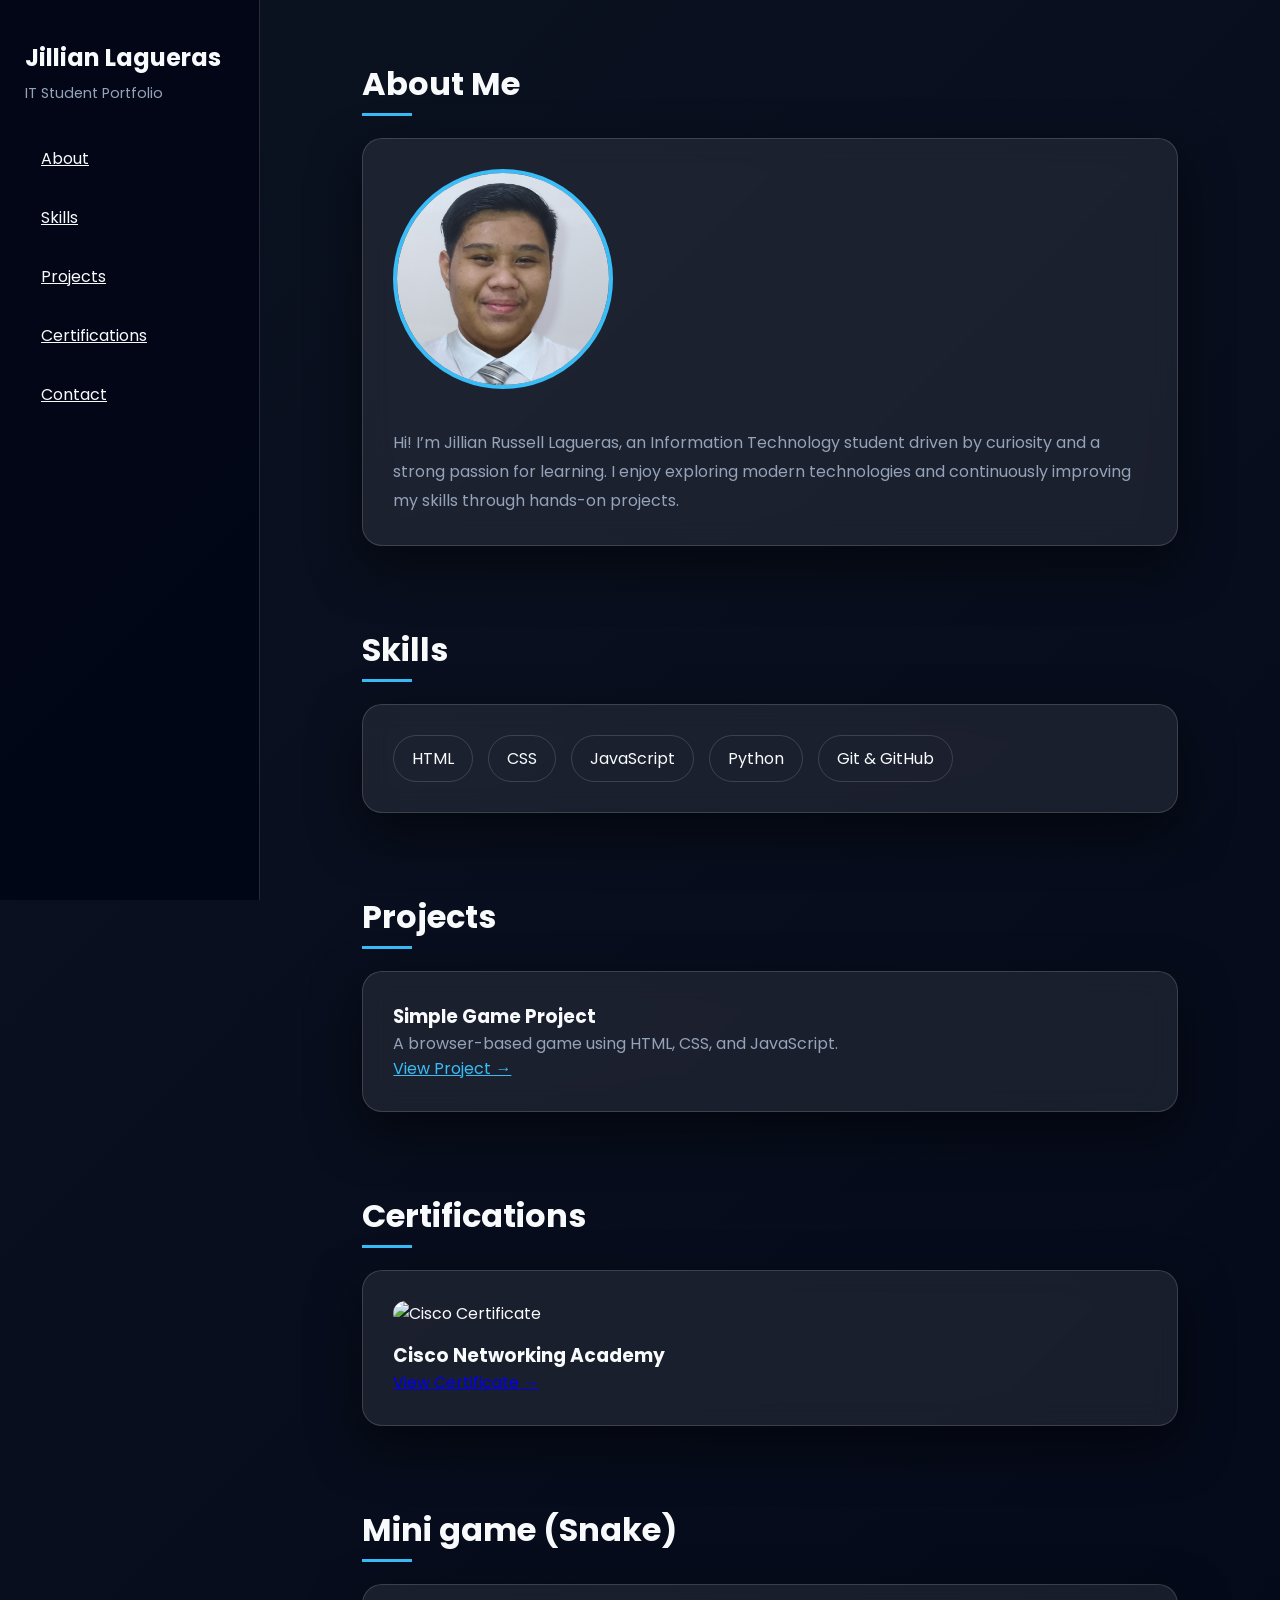
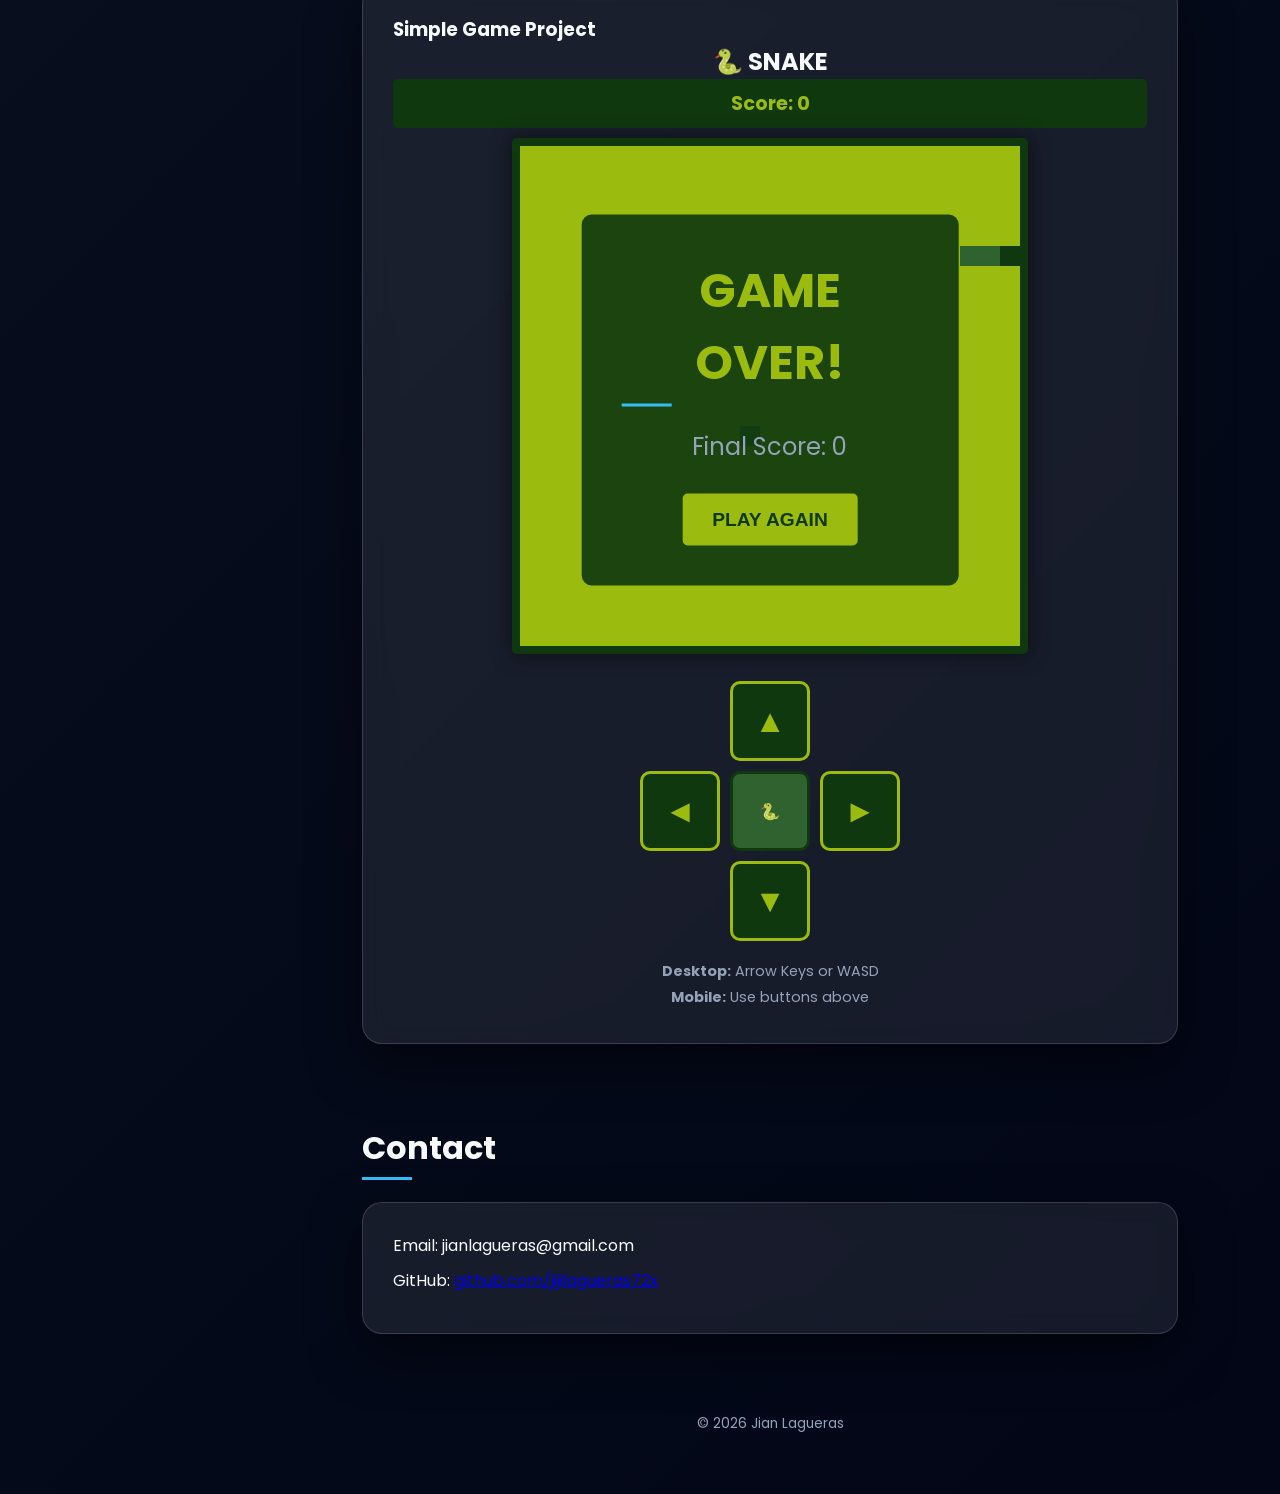
==== index.html @ 91fb9e4e "OI!!!" ====
<!DOCTYPE html>
<html lang="en">
<head>
<meta charset="UTF-8">
<title>Jillian Russell M. Lagueras | IT Portfolio</title>
<meta name="viewport" content="width=device-width, initial-scale=1.0">

<!-- Font -->
<link href="https://fonts.googleapis.com/css2?family=Poppins:wght@300;400;600;700&display=swap" rel="stylesheet">

<style>
:root{
    --bg-main:#0b1220;
    --bg-glass:rgba(255,255,255,0.08);
    --accent:#38bdf8;
    --accent-hover:#7dd3fc;
    --text-main:#f8fafc;
    --text-muted:#94a3b8;
    --border-soft:rgba(255,255,255,0.15);
}

*{
    margin:0;
    padding:0;
    box-sizing:border-box;
    scroll-behavior:smooth;
}

body{
    font-family:'Poppins',sans-serif;
    background:linear-gradient(135deg,#0b1220,#020617);
    color:var(--text-main);
    display:flex;
}

/* SIDEBAR */
aside{
    width:260px;
    min-height:100vh;
    background:rgba(2,6,23,0.9);
    border-right:1px solid var(--border-soft);
    padding:40px 25px;
    position:fixed;
}

aside h1{
    font-size:1.5rem;
    margin-bottom:8px;
}

aside p{
    font-size:0.9rem;
    color:var(--text-muted);
    margin-bottom:30px;
}

aside nav a{
    display:block;
    padding:12px 16px;
    margin-bottom:10px;
    border-radius:10px;
    color:var(--text-main);
    transition:0.3s;
}

aside nav a:hover{
    background:var(--accent);
    color:#020617;
}

/* MAIN CONTENT */
main{
    margin-left:260px;
    width:100%;
    padding:60px 8%;
}

section{
    margin-bottom:80px;
}

section h2{
    font-size:2rem;
    margin-bottom:30px;
    position:relative;
}

section h2::after{
    content:"";
    width:50px;
    height:3px;
    background:var(--accent);
    position:absolute;
    left:0;
    bottom:-8px;
}

/* GLASS CARD */
.card{
    background:var(--bg-glass);
    backdrop-filter:blur(14px);
    border:1px solid var(--border-soft);
    border-radius:20px;
    padding:30px;
    box-shadow:0 20px 50px rgba(0,0,0,0.5);
}

/* ABOUT */
.about{
    display:flex;
    gap:40px;
    align-items:center;
    flex-wrap:wrap;
}

.about img{
    width:220px;
    height:220px;
    border-radius:50%;
    object-fit:cover;
    border:4px solid var(--accent);
}

.about p{
    color:var(--text-muted);
    line-height:1.8;
}

/* SKILLS */
.skills{
    display:flex;
    flex-wrap:wrap;
    gap:15px;
}

.skills span{
    padding:10px 18px;
    border-radius:25px;
    border:1px solid var(--border-soft);
    transition:0.3s;
}

.skills span:hover{
    background:var(--accent);
    color:#020617;
}

/* PROJECTS */
.projects{
    display:grid;
    grid-template-columns:repeat(auto-fit,minmax(280px,1fr));
    gap:30px;
}

.project-card p{
    color:var(--text-muted);
}

.project-card a{
    color:var(--accent);
}

/* CERTS */
.certs{
    display:grid;
    grid-template-columns:repeat(auto-fit,minmax(260px,1fr));
    gap:30px;
}

.certs img{
    width:100%;
    border-radius:14px;
    margin-bottom:15px;
}

/* CONTACT */
.contact p{
    margin-bottom:10px;
}

/* FOOTER */
footer{
    text-align:center;
    color:var(--text-muted);
    font-size:0.85rem;
    margin-top:40px;
}

/* RESPONSIVE */
@media(max-width:900px){
    aside{
        position:relative;
        width:100%;
        min-height:auto;
    }
    main{
        margin-left:0;
        padding:40px 6%;
    }
}
.cert-icon {
    width: 60px;
    height: 60px;
    object-fit: contain;
    margin-bottom: 10px;
}

        .game-container {
            text-align: center;
            max-width: 100%;
        }


        .score-board {
            background-color: #0f380f;
            color: #9bbc0f;
            padding: 10px 20px;
            margin-bottom: 10px;
            border-radius: 5px;
            font-size: 1.2em;
            font-weight: bold;
        }

        canvas {
            background-color: #9bbc0f;
            border: 8px solid #0f380f;
            border-radius: 5px;
            box-shadow: 0 0 20px rgba(0, 0, 0, 0.5);
            max-width: 100%;
            height: auto;
        }

        .mobile-controls {
            margin-top: 20px;
            display: grid;
            grid-template-columns: repeat(3, 80px);
            grid-template-rows: repeat(3, 80px);
            gap: 10px;
            justify-content: center;
        }

        .control-btn {
            background-color: #0f380f;
            color: #9bbc0f;
            border: 3px solid #9bbc0f;
            border-radius: 10px;
            font-size: 2em;
            font-weight: bold;
            cursor: pointer;
            transition: all 0.1s;
            user-select: none;
            -webkit-tap-highlight-color: transparent;
            display: flex;
            align-items: center;
            justify-content: center;
        }

        .control-btn:active {
            background-color: #9bbc0f;
            color: #0f380f;
            transform: scale(0.95);
        }

        .control-btn.up {
            grid-column: 2;
            grid-row: 1;
        }

        .control-btn.left {
            grid-column: 1;
            grid-row: 2;
        }

        .control-btn.center {
            grid-column: 2;
            grid-row: 2;
            background-color: #306230;
            border-color: #0f380f;
            font-size: 1em;
            cursor: default;
        }

        .control-btn.right {
            grid-column: 3;
            grid-row: 2;
        }

        .control-btn.down {
            grid-column: 2;
            grid-row: 3;
        }

        .keyboard-controls {
            margin-top: 20px;
            color: #9bbc0f;
            font-size: 0.9em;
        }

        .keyboard-controls p {
            margin: 5px 0;
        }

        #gameOverScreen {
            position: absolute;
            display: none;
            flex-direction: column;
            justify-content: center;
            align-items: center;
            background-color: rgba(15, 56, 15, 0.9);
            color: #9bbc0f;
            border-radius: 10px;
            padding: 40px;
            top: 50%;
            left: 50%;
            transform: translate(-50%, -50%);
            z-index: 10;
        }

        #gameOverScreen.show {
            display: flex;
        }

        #gameOverScreen h2 {
            font-size: 3em;
            margin-bottom: 20px;
        }

        #gameOverScreen p {
            font-size: 1.5em;
            margin: 10px 0;
        }

        .restart-btn {
            background-color: #9bbc0f;
            color: #0f380f;
            border: none;
            padding: 15px 30px;
            font-size: 1.2em;
            font-weight: bold;
            border-radius: 5px;
            cursor: pointer;
            margin-top: 20px;
            transition: transform 0.2s;
        }

        .restart-btn:hover {
            transform: scale(1.1);
        }

        .restart-btn:active {
            transform: scale(0.95);
        }

        @media (max-width: 600px) {
            h1 {
                font-size: 2em;
            }

            canvas {
                width: 100%;
                height: auto;
            }

            .mobile-controls {
                grid-template-columns: repeat(3, 70px);
                grid-template-rows: repeat(3, 70px);
            }

            .control-btn {
                font-size: 1.5em;
            }

            .keyboard-controls {
                font-size: 0.8em;
            }

            #gameOverScreen {
                padding: 30px;
            }

            #gameOverScreen h2 {
                font-size: 2em;
            }

            #gameOverScreen p {
                font-size: 1.2em;
            }
        }
</style>
</head>
<body>

<aside>
    <h1>Jillian Lagueras</h1>
    <p>IT Student Portfolio</p>
    <nav>
        <a href="#about">About</a>
        <a href="#skills">Skills</a>
        <a href="#projects">Projects</a>
        <a href="#certs">Certifications</a>
        <a href="#contact">Contact</a>
    </nav>
</aside>

<main>

<section id="about">
    <h2>About Me</h2>
    <div class="card about">
        <img src="resource/LaguerasJillianRussellM.jpg" alt="Profile">
        <p>
            Hi! I’m Jillian Russell Lagueras, an Information Technology student driven by curiosity and a strong passion for learning. 
            I enjoy exploring modern technologies and continuously improving my skills through hands-on projects.
        </p>
    </div>
</section>

<section id="skills">
    <h2>Skills</h2>
    <div class="card skills">
        <span>HTML</span>
        <span>CSS</span>
        <span>JavaScript</span>
        <span>Python</span>
        <span>Git & GitHub</span>
    </div>
</section>

<section id="projects">
    <h2>Projects</h2>
    <div class="projects">
        <div class="card project-card">
            <h3>Simple Game Project</h3>
            <p>
                A browser-based game using HTML, CSS, and JavaScript.
            </p>
            <a href="resource/game.html" target="_blank">View Project →</a>
        </div>
    </div>
</section>

<section id="certs">
    <h2>Certifications</h2>
    <div class="certs">
        <div class="card">
        <img class="cert-icon"
            src="https://raw.githubusercontent.com/aronserrano/AronSerrano/refs/heads/main/images/netacad.jpg"
            alt="Cisco Certificate">
            <h3>Cisco Networking Academy</h3>
            <a href="https://www.credly.com/badges/a175285f-4db8-4a58-8ab0-c2ab9282869e/public_url" target="_blank">
                View Certificate →
            </a>
        </div>
    </div>
</section>

<section id="projects">
    <h2>Mini game (Snake)</h2>
    <div class="projects">
        <div class="card project-card">
            <h3>Simple Game Project</h3>
    <div class="game-container">
        <h1>🐍 SNAKE</h1>
        <div class="score-board">
            Score: <span id="score">0</span>
        </div>
        <div style="position: relative;">
            <canvas id="gameCanvas" width="500" height="500"></canvas>
            <div id="gameOverScreen">
                <h2>GAME OVER!</h2>
                <p>Final Score: <span id="finalScore">0</span></p>
                <button class="restart-btn" onclick="restartGame()">PLAY AGAIN</button>
            </div>
        </div>
        
        <!-- Mobile Control Buttons -->
        <div class="mobile-controls">
            <button class="control-btn up" id="btnUp">▲</button>
            <button class="control-btn left" id="btnLeft">◄</button>
            <div class="control-btn center">🐍</div>
            <button class="control-btn right" id="btnRight">►</button>
            <button class="control-btn down" id="btnDown">▼</button>
        </div>

        <div class="keyboard-controls">
            <p><strong>Desktop:</strong> Arrow Keys or WASD</p>
            <p><strong>Mobile:</strong> Use buttons above</p>
        </div>
    </div>

    <script>
        const canvas = document.getElementById('gameCanvas');
        const ctx = canvas.getContext('2d');
        const scoreElement = document.getElementById('score');
        const finalScoreElement = document.getElementById('finalScore');
        const gameOverScreen = document.getElementById('gameOverScreen');

        const TILE_SIZE = 20;
        const GRID_WIDTH = 25;
        const GRID_HEIGHT = 25;
        const GAME_SPEED = 100;

        let snake = [];
        let food = {};
        let direction = 'RIGHT';
        let nextDirection = 'RIGHT';
        let running = false;
        let gameOver = false;
        let score = 0;
        let gameLoop = null;

        function init() {
            canvas.width = GRID_WIDTH * TILE_SIZE;
            canvas.height = GRID_HEIGHT * TILE_SIZE;
            setupMobileControls();
            startGame();
        }

        function setupMobileControls() {
            const btnUp = document.getElementById('btnUp');
            const btnDown = document.getElementById('btnDown');
            const btnLeft = document.getElementById('btnLeft');
            const btnRight = document.getElementById('btnRight');

            // Prevent default touch behavior
            [btnUp, btnDown, btnLeft, btnRight].forEach(btn => {
                btn.addEventListener('touchstart', (e) => e.preventDefault());
            });

            btnUp.addEventListener('click', () => {
                if (running && direction !== 'DOWN') nextDirection = 'UP';
            });

            btnDown.addEventListener('click', () => {
                if (running && direction !== 'UP') nextDirection = 'DOWN';
            });

            btnLeft.addEventListener('click', () => {
                if (running && direction !== 'RIGHT') nextDirection = 'LEFT';
            });

            btnRight.addEventListener('click', () => {
                if (running && direction !== 'LEFT') nextDirection = 'RIGHT';
            });

            // Touch support for better mobile experience
            btnUp.addEventListener('touchstart', (e) => {
                if (running && direction !== 'DOWN') nextDirection = 'UP';
            });

            btnDown.addEventListener('touchstart', (e) => {
                if (running && direction !== 'UP') nextDirection = 'DOWN';
            });

            btnLeft.addEventListener('touchstart', (e) => {
                if (running && direction !== 'RIGHT') nextDirection = 'LEFT';
            });

            btnRight.addEventListener('touchstart', (e) => {
                if (running && direction !== 'LEFT') nextDirection = 'RIGHT';
            });
        }

        function startGame() {
            snake = [
                { x: 5, y: 5 },
                { x: 4, y: 5 },
                { x: 3, y: 5 }
            ];
            
            direction = 'RIGHT';
            nextDirection = 'RIGHT';
            score = 0;
            gameOver = false;
            running = true;
            
            updateScore();
            gameOverScreen.classList.remove('show');
            spawnFood();
            
            if (gameLoop) clearInterval(gameLoop);
            gameLoop = setInterval(update, GAME_SPEED);
        }

        function spawnFood() {
            let validPosition = false;
            while (!validPosition) {
                food = {
                    x: Math.floor(Math.random() * GRID_WIDTH),
                    y: Math.floor(Math.random() * GRID_HEIGHT)
                };
                validPosition = !snake.some(segment => 
                    segment.x === food.x && segment.y === food.y
                );
            }
        }

        function update() {
            if (!running) return;

            direction = nextDirection;
            const head = { ...snake[0] };

            switch (direction) {
                case 'UP': head.y--; break;
                case 'DOWN': head.y++; break;
                case 'LEFT': head.x--; break;
                case 'RIGHT': head.x++; break;
            }

            // Check wall collision
            if (head.x < 0 || head.x >= GRID_WIDTH || 
                head.y < 0 || head.y >= GRID_HEIGHT) {
                endGame();
                return;
            }

            // Check self collision
            if (snake.some(segment => segment.x === head.x && segment.y === head.y)) {
                endGame();
                return;
            }

            snake.unshift(head);

            // Check if food is eaten
            if (head.x === food.x && head.y === food.y) {
                score += 10;
                updateScore();
                spawnFood();
            } else {
                snake.pop();
            }

            draw();
        }

        function draw() {
            // Clear canvas
            ctx.fillStyle = '#9bbc0f';
            ctx.fillRect(0, 0, canvas.width, canvas.height);

            // Draw food
            ctx.fillStyle = '#306230';
            ctx.fillRect(
                food.x * TILE_SIZE,
                food.y * TILE_SIZE,
                TILE_SIZE,
                TILE_SIZE
            );

            // Draw snake
            snake.forEach((segment, index) => {
                ctx.fillStyle = index === 0 ? '#0f380f' : '#306230';
                ctx.fillRect(
                    segment.x * TILE_SIZE,
                    segment.y * TILE_SIZE,
                    TILE_SIZE,
                    TILE_SIZE
                );
            });
        }

        function endGame() {
            running = false;
            gameOver = true;
            clearInterval(gameLoop);
            finalScoreElement.textContent = score;
            gameOverScreen.classList.add('show');
        }

        function updateScore() {
            scoreElement.textContent = score;
        }

        function restartGame() {
            startGame();
        }

        // Keyboard controls
        document.addEventListener('keydown', (e) => {
            if (gameOver && e.code === 'Space') {
                restartGame();
                return;
            }

            if (!running) return;

            switch (e.key) {
                case 'ArrowUp':
                case 'w':
                case 'W':
                    if (direction !== 'DOWN') nextDirection = 'UP';
                    e.preventDefault();
                    break;
                case 'ArrowDown':
                case 's':
                case 'S':
                    if (direction !== 'UP') nextDirection = 'DOWN';
                    e.preventDefault();
                    break;
                case 'ArrowLeft':
                case 'a':
                case 'A':
                    if (direction !== 'RIGHT') nextDirection = 'LEFT';
                    e.preventDefault();
                    break;
                case 'ArrowRight':
                case 'd':
                case 'D':
                    if (direction !== 'LEFT') nextDirection = 'RIGHT';
                    e.preventDefault();
                    break;
            }
        });

        // Start the game when page loads
        init();
    </script>
        </div>
    </div>
</section>

<section id="contact">
    <h2>Contact</h2>
    <div class="card contact">
        <p>Email: jianlagueras@gmail.com</p>
        <p>GitHub: <a href="https://github.com/jijilagueras72x" target="_blank">github.com/jijilagueras72x</a></p>
    </div>
</section>

<footer>
    © 2026 Jian Lagueras
</footer>

</main>
</body>
</html>
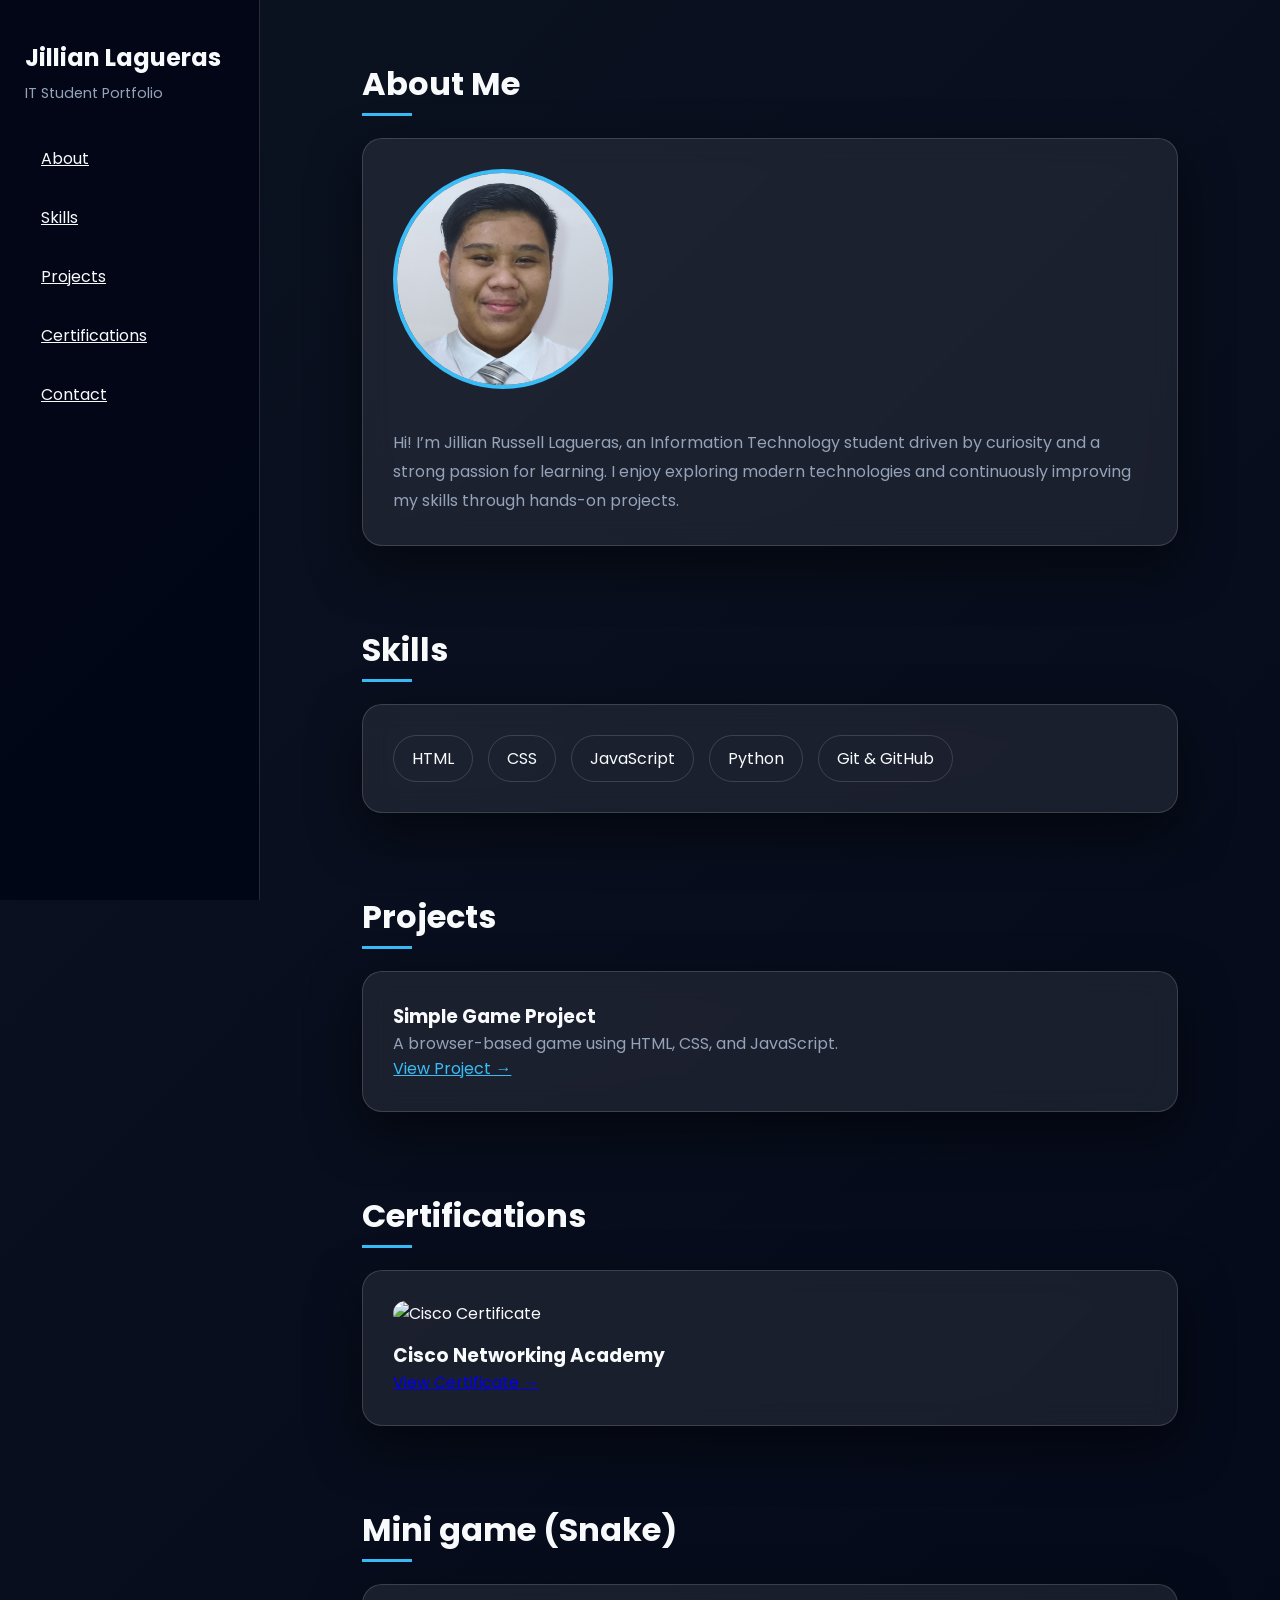
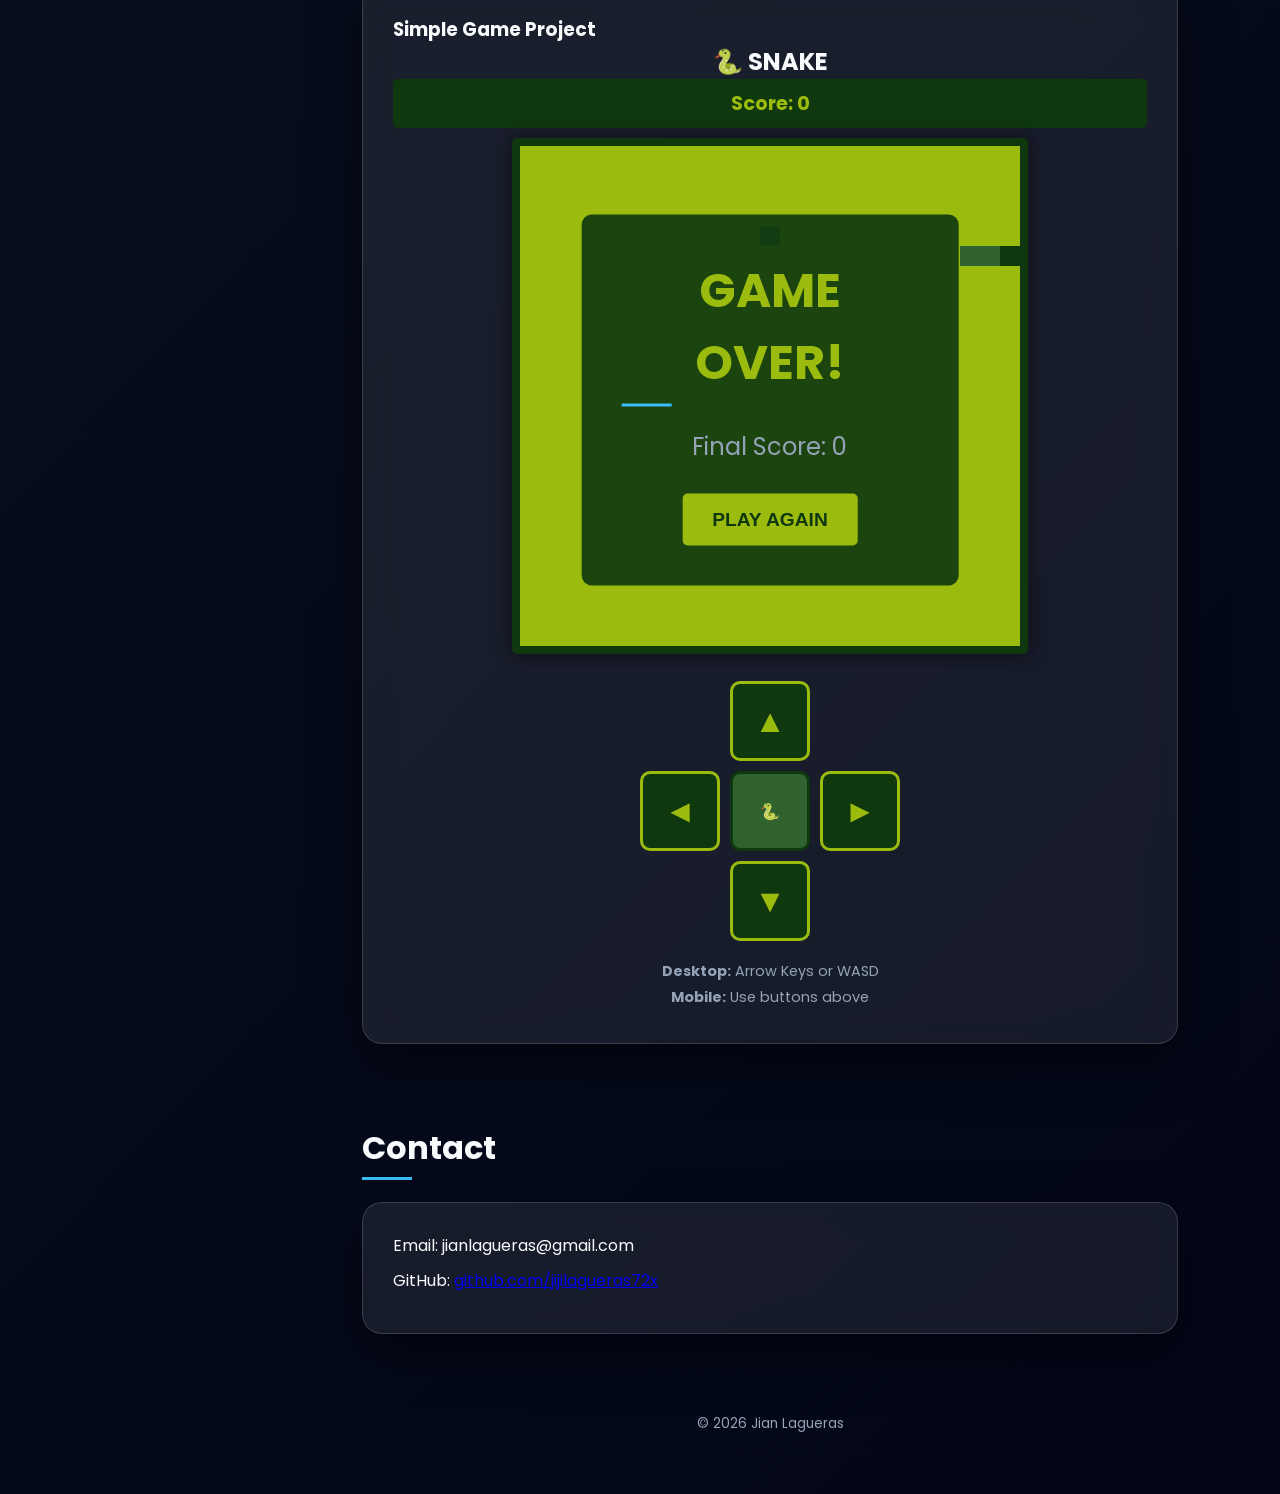
==== commit 5d7c505a: "Uploaded!" ====
--- a/index.html
+++ b/index.html
@@ -202,7 +202,7 @@
     width: 60px;
     height: 60px;
     object-fit: contain;
-    margin-bottom: 10px;
+    margin-bottom: 10px; 
 }
 
         .game-container {
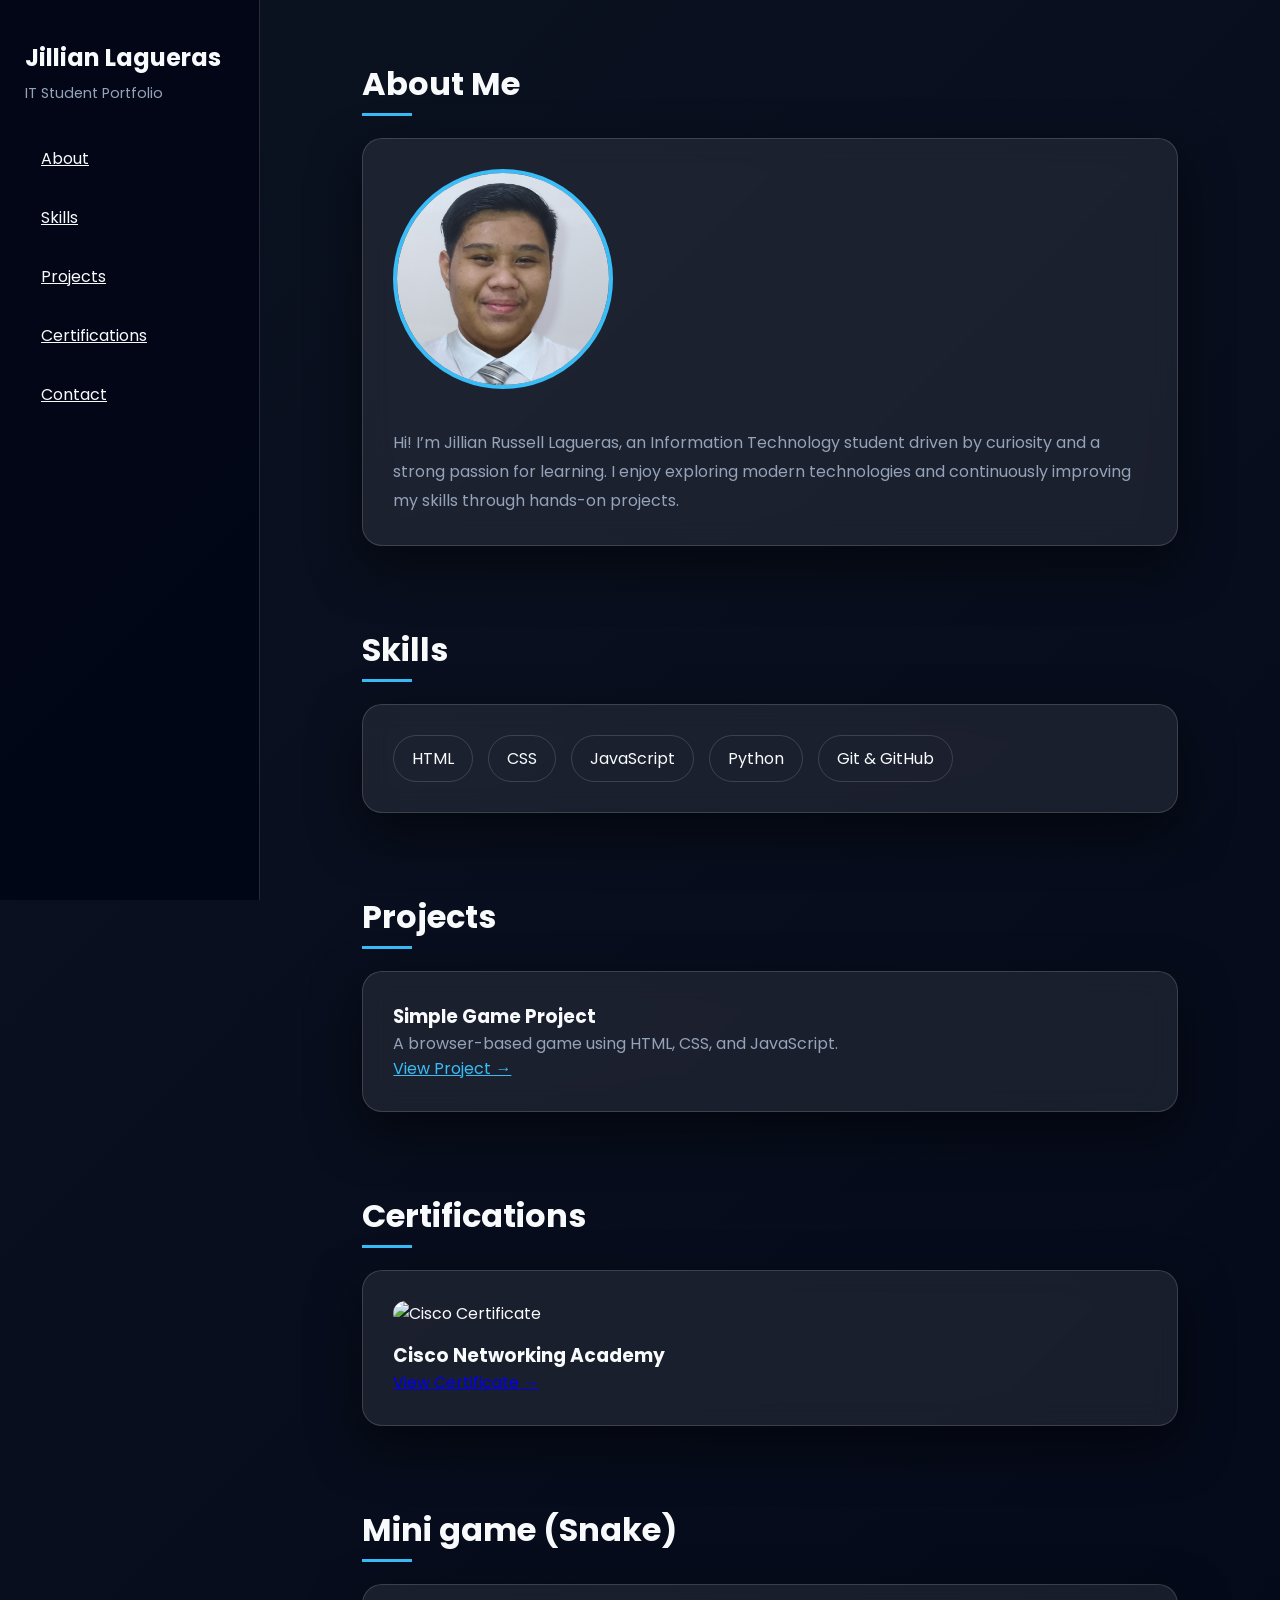
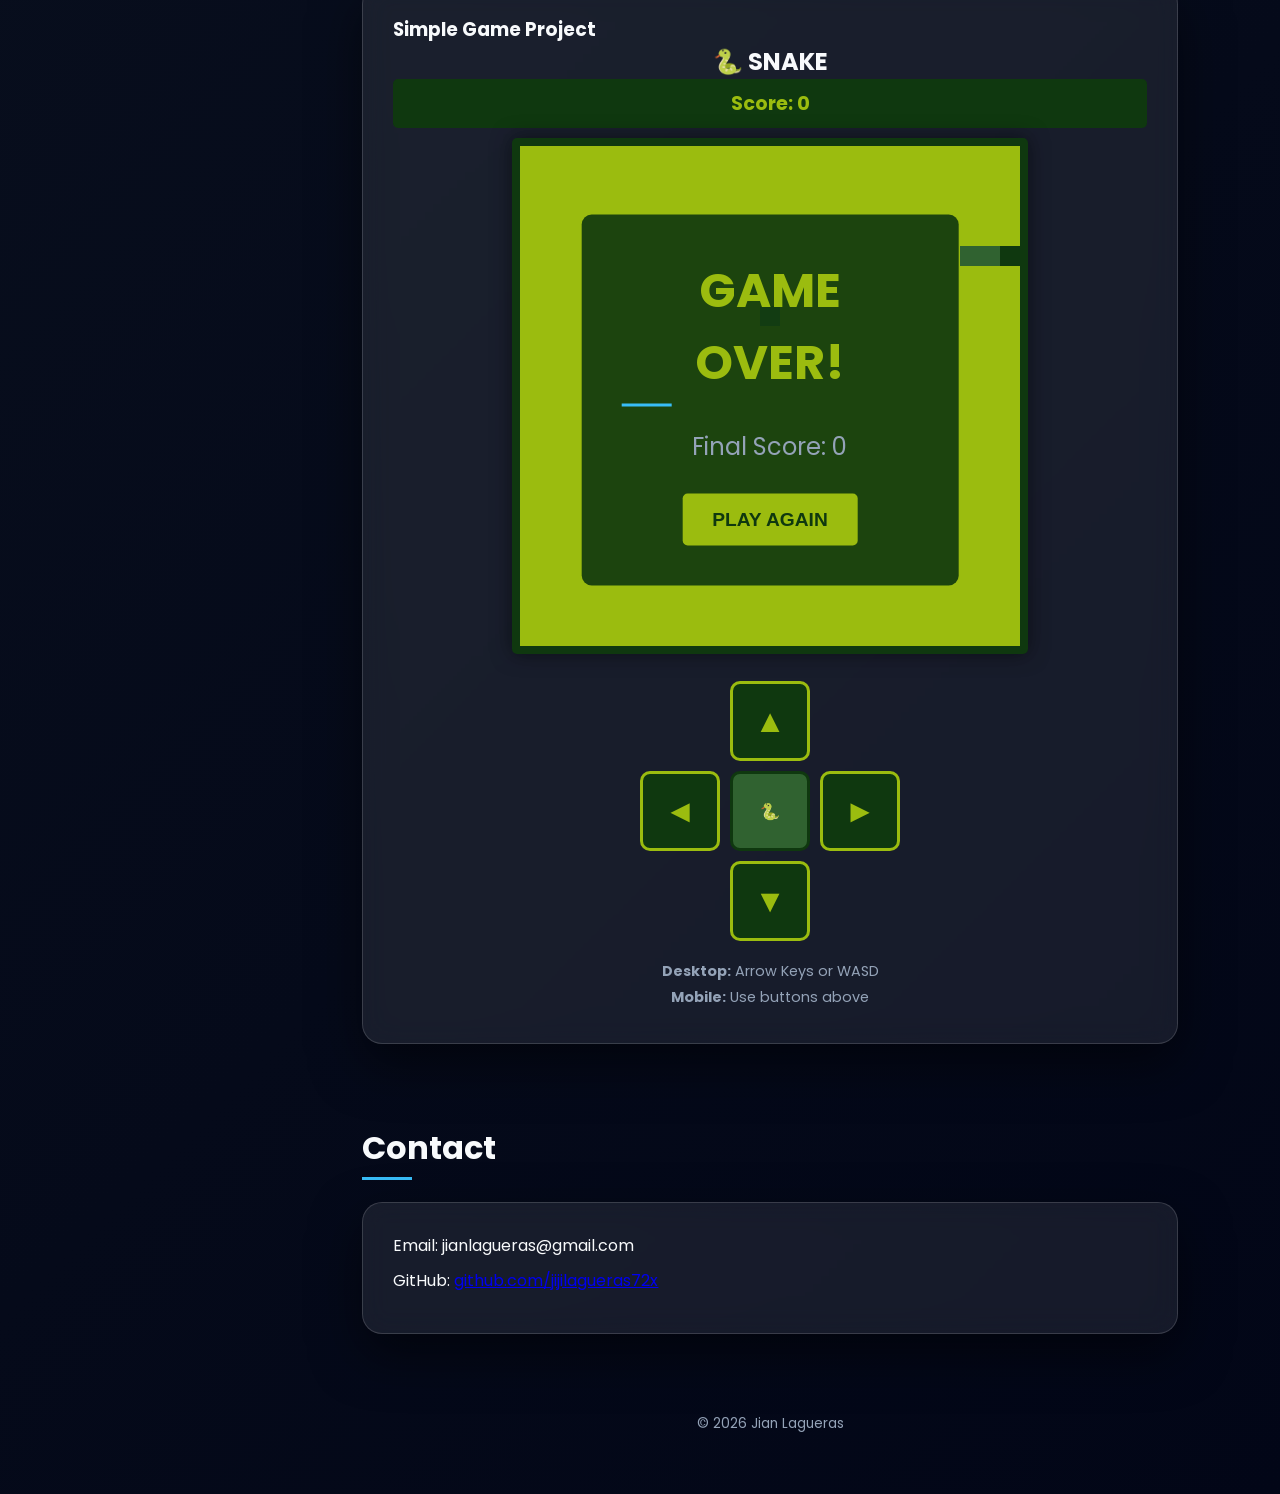
==== commit 79088680: "Updated" ====
--- a/index.html
+++ b/index.html
@@ -7,386 +7,7 @@
 
 <!-- Font -->
 <link href="https://fonts.googleapis.com/css2?family=Poppins:wght@300;400;600;700&display=swap" rel="stylesheet">
-
-<style>
-:root{
-    --bg-main:#0b1220;
-    --bg-glass:rgba(255,255,255,0.08);
-    --accent:#38bdf8;
-    --accent-hover:#7dd3fc;
-    --text-main:#f8fafc;
-    --text-muted:#94a3b8;
-    --border-soft:rgba(255,255,255,0.15);
-}
-
-*{
-    margin:0;
-    padding:0;
-    box-sizing:border-box;
-    scroll-behavior:smooth;
-}
-
-body{
-    font-family:'Poppins',sans-serif;
-    background:linear-gradient(135deg,#0b1220,#020617);
-    color:var(--text-main);
-    display:flex;
-}
-
-/* SIDEBAR */
-aside{
-    width:260px;
-    min-height:100vh;
-    background:rgba(2,6,23,0.9);
-    border-right:1px solid var(--border-soft);
-    padding:40px 25px;
-    position:fixed;
-}
-
-aside h1{
-    font-size:1.5rem;
-    margin-bottom:8px;
-}
-
-aside p{
-    font-size:0.9rem;
-    color:var(--text-muted);
-    margin-bottom:30px;
-}
-
-aside nav a{
-    display:block;
-    padding:12px 16px;
-    margin-bottom:10px;
-    border-radius:10px;
-    color:var(--text-main);
-    transition:0.3s;
-}
-
-aside nav a:hover{
-    background:var(--accent);
-    color:#020617;
-}
-
-/* MAIN CONTENT */
-main{
-    margin-left:260px;
-    width:100%;
-    padding:60px 8%;
-}
-
-section{
-    margin-bottom:80px;
-}
-
-section h2{
-    font-size:2rem;
-    margin-bottom:30px;
-    position:relative;
-}
-
-section h2::after{
-    content:"";
-    width:50px;
-    height:3px;
-    background:var(--accent);
-    position:absolute;
-    left:0;
-    bottom:-8px;
-}
-
-/* GLASS CARD */
-.card{
-    background:var(--bg-glass);
-    backdrop-filter:blur(14px);
-    border:1px solid var(--border-soft);
-    border-radius:20px;
-    padding:30px;
-    box-shadow:0 20px 50px rgba(0,0,0,0.5);
-}
-
-/* ABOUT */
-.about{
-    display:flex;
-    gap:40px;
-    align-items:center;
-    flex-wrap:wrap;
-}
-
-.about img{
-    width:220px;
-    height:220px;
-    border-radius:50%;
-    object-fit:cover;
-    border:4px solid var(--accent);
-}
-
-.about p{
-    color:var(--text-muted);
-    line-height:1.8;
-}
-
-/* SKILLS */
-.skills{
-    display:flex;
-    flex-wrap:wrap;
-    gap:15px;
-}
-
-.skills span{
-    padding:10px 18px;
-    border-radius:25px;
-    border:1px solid var(--border-soft);
-    transition:0.3s;
-}
-
-.skills span:hover{
-    background:var(--accent);
-    color:#020617;
-}
-
-/* PROJECTS */
-.projects{
-    display:grid;
-    grid-template-columns:repeat(auto-fit,minmax(280px,1fr));
-    gap:30px;
-}
-
-.project-card p{
-    color:var(--text-muted);
-}
-
-.project-card a{
-    color:var(--accent);
-}
-
-/* CERTS */
-.certs{
-    display:grid;
-    grid-template-columns:repeat(auto-fit,minmax(260px,1fr));
-    gap:30px;
-}
-
-.certs img{
-    width:100%;
-    border-radius:14px;
-    margin-bottom:15px;
-}
-
-/* CONTACT */
-.contact p{
-    margin-bottom:10px;
-}
-
-/* FOOTER */
-footer{
-    text-align:center;
-    color:var(--text-muted);
-    font-size:0.85rem;
-    margin-top:40px;
-}
-
-/* RESPONSIVE */
-@media(max-width:900px){
-    aside{
-        position:relative;
-        width:100%;
-        min-height:auto;
-    }
-    main{
-        margin-left:0;
-        padding:40px 6%;
-    }
-}
-.cert-icon {
-    width: 60px;
-    height: 60px;
-    object-fit: contain;
-    margin-bottom: 10px; 
-}
-
-        .game-container {
-            text-align: center;
-            max-width: 100%;
-        }
-
-
-        .score-board {
-            background-color: #0f380f;
-            color: #9bbc0f;
-            padding: 10px 20px;
-            margin-bottom: 10px;
-            border-radius: 5px;
-            font-size: 1.2em;
-            font-weight: bold;
-        }
-
-        canvas {
-            background-color: #9bbc0f;
-            border: 8px solid #0f380f;
-            border-radius: 5px;
-            box-shadow: 0 0 20px rgba(0, 0, 0, 0.5);
-            max-width: 100%;
-            height: auto;
-        }
-
-        .mobile-controls {
-            margin-top: 20px;
-            display: grid;
-            grid-template-columns: repeat(3, 80px);
-            grid-template-rows: repeat(3, 80px);
-            gap: 10px;
-            justify-content: center;
-        }
-
-        .control-btn {
-            background-color: #0f380f;
-            color: #9bbc0f;
-            border: 3px solid #9bbc0f;
-            border-radius: 10px;
-            font-size: 2em;
-            font-weight: bold;
-            cursor: pointer;
-            transition: all 0.1s;
-            user-select: none;
-            -webkit-tap-highlight-color: transparent;
-            display: flex;
-            align-items: center;
-            justify-content: center;
-        }
-
-        .control-btn:active {
-            background-color: #9bbc0f;
-            color: #0f380f;
-            transform: scale(0.95);
-        }
-
-        .control-btn.up {
-            grid-column: 2;
-            grid-row: 1;
-        }
-
-        .control-btn.left {
-            grid-column: 1;
-            grid-row: 2;
-        }
-
-        .control-btn.center {
-            grid-column: 2;
-            grid-row: 2;
-            background-color: #306230;
-            border-color: #0f380f;
-            font-size: 1em;
-            cursor: default;
-        }
-
-        .control-btn.right {
-            grid-column: 3;
-            grid-row: 2;
-        }
-
-        .control-btn.down {
-            grid-column: 2;
-            grid-row: 3;
-        }
-
-        .keyboard-controls {
-            margin-top: 20px;
-            color: #9bbc0f;
-            font-size: 0.9em;
-        }
-
-        .keyboard-controls p {
-            margin: 5px 0;
-        }
-
-        #gameOverScreen {
-            position: absolute;
-            display: none;
-            flex-direction: column;
-            justify-content: center;
-            align-items: center;
-            background-color: rgba(15, 56, 15, 0.9);
-            color: #9bbc0f;
-            border-radius: 10px;
-            padding: 40px;
-            top: 50%;
-            left: 50%;
-            transform: translate(-50%, -50%);
-            z-index: 10;
-        }
-
-        #gameOverScreen.show {
-            display: flex;
-        }
-
-        #gameOverScreen h2 {
-            font-size: 3em;
-            margin-bottom: 20px;
-        }
-
-        #gameOverScreen p {
-            font-size: 1.5em;
-            margin: 10px 0;
-        }
-
-        .restart-btn {
-            background-color: #9bbc0f;
-            color: #0f380f;
-            border: none;
-            padding: 15px 30px;
-            font-size: 1.2em;
-            font-weight: bold;
-            border-radius: 5px;
-            cursor: pointer;
-            margin-top: 20px;
-            transition: transform 0.2s;
-        }
-
-        .restart-btn:hover {
-            transform: scale(1.1);
-        }
-
-        .restart-btn:active {
-            transform: scale(0.95);
-        }
-
-        @media (max-width: 600px) {
-            h1 {
-                font-size: 2em;
-            }
-
-            canvas {
-                width: 100%;
-                height: auto;
-            }
-
-            .mobile-controls {
-                grid-template-columns: repeat(3, 70px);
-                grid-template-rows: repeat(3, 70px);
-            }
-
-            .control-btn {
-                font-size: 1.5em;
-            }
-
-            .keyboard-controls {
-                font-size: 0.8em;
-            }
-
-            #gameOverScreen {
-                padding: 30px;
-            }
-
-            #gameOverScreen h2 {
-                font-size: 2em;
-            }
-
-            #gameOverScreen p {
-                font-size: 1.2em;
-            }
-        }
-</style>
+<link rel="stylesheet", href="resource/style.css">
 </head>
 <body>
 
@@ -488,235 +109,7 @@
         </div>
     </div>
 
-    <script>
-        const canvas = document.getElementById('gameCanvas');
-        const ctx = canvas.getContext('2d');
-        const scoreElement = document.getElementById('score');
-        const finalScoreElement = document.getElementById('finalScore');
-        const gameOverScreen = document.getElementById('gameOverScreen');
-
-        const TILE_SIZE = 20;
-        const GRID_WIDTH = 25;
-        const GRID_HEIGHT = 25;
-        const GAME_SPEED = 100;
-
-        let snake = [];
-        let food = {};
-        let direction = 'RIGHT';
-        let nextDirection = 'RIGHT';
-        let running = false;
-        let gameOver = false;
-        let score = 0;
-        let gameLoop = null;
-
-        function init() {
-            canvas.width = GRID_WIDTH * TILE_SIZE;
-            canvas.height = GRID_HEIGHT * TILE_SIZE;
-            setupMobileControls();
-            startGame();
-        }
-
-        function setupMobileControls() {
-            const btnUp = document.getElementById('btnUp');
-            const btnDown = document.getElementById('btnDown');
-            const btnLeft = document.getElementById('btnLeft');
-            const btnRight = document.getElementById('btnRight');
-
-            // Prevent default touch behavior
-            [btnUp, btnDown, btnLeft, btnRight].forEach(btn => {
-                btn.addEventListener('touchstart', (e) => e.preventDefault());
-            });
-
-            btnUp.addEventListener('click', () => {
-                if (running && direction !== 'DOWN') nextDirection = 'UP';
-            });
-
-            btnDown.addEventListener('click', () => {
-                if (running && direction !== 'UP') nextDirection = 'DOWN';
-            });
-
-            btnLeft.addEventListener('click', () => {
-                if (running && direction !== 'RIGHT') nextDirection = 'LEFT';
-            });
-
-            btnRight.addEventListener('click', () => {
-                if (running && direction !== 'LEFT') nextDirection = 'RIGHT';
-            });
-
-            // Touch support for better mobile experience
-            btnUp.addEventListener('touchstart', (e) => {
-                if (running && direction !== 'DOWN') nextDirection = 'UP';
-            });
-
-            btnDown.addEventListener('touchstart', (e) => {
-                if (running && direction !== 'UP') nextDirection = 'DOWN';
-            });
-
-            btnLeft.addEventListener('touchstart', (e) => {
-                if (running && direction !== 'RIGHT') nextDirection = 'LEFT';
-            });
-
-            btnRight.addEventListener('touchstart', (e) => {
-                if (running && direction !== 'LEFT') nextDirection = 'RIGHT';
-            });
-        }
-
-        function startGame() {
-            snake = [
-                { x: 5, y: 5 },
-                { x: 4, y: 5 },
-                { x: 3, y: 5 }
-            ];
-            
-            direction = 'RIGHT';
-            nextDirection = 'RIGHT';
-            score = 0;
-            gameOver = false;
-            running = true;
-            
-            updateScore();
-            gameOverScreen.classList.remove('show');
-            spawnFood();
-            
-            if (gameLoop) clearInterval(gameLoop);
-            gameLoop = setInterval(update, GAME_SPEED);
-        }
-
-        function spawnFood() {
-            let validPosition = false;
-            while (!validPosition) {
-                food = {
-                    x: Math.floor(Math.random() * GRID_WIDTH),
-                    y: Math.floor(Math.random() * GRID_HEIGHT)
-                };
-                validPosition = !snake.some(segment => 
-                    segment.x === food.x && segment.y === food.y
-                );
-            }
-        }
-
-        function update() {
-            if (!running) return;
-
-            direction = nextDirection;
-            const head = { ...snake[0] };
-
-            switch (direction) {
-                case 'UP': head.y--; break;
-                case 'DOWN': head.y++; break;
-                case 'LEFT': head.x--; break;
-                case 'RIGHT': head.x++; break;
-            }
-
-            // Check wall collision
-            if (head.x < 0 || head.x >= GRID_WIDTH || 
-                head.y < 0 || head.y >= GRID_HEIGHT) {
-                endGame();
-                return;
-            }
-
-            // Check self collision
-            if (snake.some(segment => segment.x === head.x && segment.y === head.y)) {
-                endGame();
-                return;
-            }
-
-            snake.unshift(head);
-
-            // Check if food is eaten
-            if (head.x === food.x && head.y === food.y) {
-                score += 10;
-                updateScore();
-                spawnFood();
-            } else {
-                snake.pop();
-            }
-
-            draw();
-        }
-
-        function draw() {
-            // Clear canvas
-            ctx.fillStyle = '#9bbc0f';
-            ctx.fillRect(0, 0, canvas.width, canvas.height);
-
-            // Draw food
-            ctx.fillStyle = '#306230';
-            ctx.fillRect(
-                food.x * TILE_SIZE,
-                food.y * TILE_SIZE,
-                TILE_SIZE,
-                TILE_SIZE
-            );
-
-            // Draw snake
-            snake.forEach((segment, index) => {
-                ctx.fillStyle = index === 0 ? '#0f380f' : '#306230';
-                ctx.fillRect(
-                    segment.x * TILE_SIZE,
-                    segment.y * TILE_SIZE,
-                    TILE_SIZE,
-                    TILE_SIZE
-                );
-            });
-        }
-
-        function endGame() {
-            running = false;
-            gameOver = true;
-            clearInterval(gameLoop);
-            finalScoreElement.textContent = score;
-            gameOverScreen.classList.add('show');
-        }
-
-        function updateScore() {
-            scoreElement.textContent = score;
-        }
-
-        function restartGame() {
-            startGame();
-        }
-
-        // Keyboard controls
-        document.addEventListener('keydown', (e) => {
-            if (gameOver && e.code === 'Space') {
-                restartGame();
-                return;
-            }
-
-            if (!running) return;
-
-            switch (e.key) {
-                case 'ArrowUp':
-                case 'w':
-                case 'W':
-                    if (direction !== 'DOWN') nextDirection = 'UP';
-                    e.preventDefault();
-                    break;
-                case 'ArrowDown':
-                case 's':
-                case 'S':
-                    if (direction !== 'UP') nextDirection = 'DOWN';
-                    e.preventDefault();
-                    break;
-                case 'ArrowLeft':
-                case 'a':
-                case 'A':
-                    if (direction !== 'RIGHT') nextDirection = 'LEFT';
-                    e.preventDefault();
-                    break;
-                case 'ArrowRight':
-                case 'd':
-                case 'D':
-                    if (direction !== 'LEFT') nextDirection = 'RIGHT';
-                    e.preventDefault();
-                    break;
-            }
-        });
-
-        // Start the game when page loads
-        init();
-    </script>
+    <script src="resource/game.js"></script>
         </div>
     </div>
 </section>
--- a/resource/style.css
+++ b/resource/style.css
@@ -0,0 +1,377 @@
+:root{
+    --bg-main:#0b1220;
+    --bg-glass:rgba(255,255,255,0.08);
+    --accent:#38bdf8;
+    --accent-hover:#7dd3fc;
+    --text-main:#f8fafc;
+    --text-muted:#94a3b8;
+    --border-soft:rgba(255,255,255,0.15);
+}
+
+*{
+    margin:0;
+    padding:0;
+    box-sizing:border-box;
+    scroll-behavior:smooth;
+}
+
+body{
+    font-family:'Poppins',sans-serif;
+    background:linear-gradient(135deg,#0b1220,#020617);
+    color:var(--text-main);
+    display:flex;
+}
+
+/* SIDEBAR */
+aside{
+    width:260px;
+    min-height:100vh;
+    background:rgba(2,6,23,0.9);
+    border-right:1px solid var(--border-soft);
+    padding:40px 25px;
+    position:fixed;
+}
+
+aside h1{
+    font-size:1.5rem;
+    margin-bottom:8px;
+}
+
+aside p{
+    font-size:0.9rem;
+    color:var(--text-muted);
+    margin-bottom:30px;
+}
+
+aside nav a{
+    display:block;
+    padding:12px 16px;
+    margin-bottom:10px;
+    border-radius:10px;
+    color:var(--text-main);
+    transition:0.3s;
+}
+
+aside nav a:hover{
+    background:var(--accent);
+    color:#020617;
+}
+
+/* MAIN CONTENT */
+main{
+    margin-left:260px;
+    width:100%;
+    padding:60px 8%;
+}
+
+section{
+    margin-bottom:80px;
+}
+
+section h2{
+    font-size:2rem;
+    margin-bottom:30px;
+    position:relative;
+}
+
+section h2::after{
+    content:"";
+    width:50px;
+    height:3px;
+    background:var(--accent);
+    position:absolute;
+    left:0;
+    bottom:-8px;
+}
+
+/* GLASS CARD */
+.card{
+    background:var(--bg-glass);
+    backdrop-filter:blur(14px);
+    border:1px solid var(--border-soft);
+    border-radius:20px;
+    padding:30px;
+    box-shadow:0 20px 50px rgba(0,0,0,0.5);
+}
+
+/* ABOUT */
+.about{
+    display:flex;
+    gap:40px;
+    align-items:center;
+    flex-wrap:wrap;
+}
+
+.about img{
+    width:220px;
+    height:220px;
+    border-radius:50%;
+    object-fit:cover;
+    border:4px solid var(--accent);
+}
+
+.about p{
+    color:var(--text-muted);
+    line-height:1.8;
+}
+
+/* SKILLS */
+.skills{
+    display:flex;
+    flex-wrap:wrap;
+    gap:15px;
+}
+
+.skills span{
+    padding:10px 18px;
+    border-radius:25px;
+    border:1px solid var(--border-soft);
+    transition:0.3s;
+}
+
+.skills span:hover{
+    background:var(--accent);
+    color:#020617;
+}
+
+/* PROJECTS */
+.projects{
+    display:grid;
+    grid-template-columns:repeat(auto-fit,minmax(280px,1fr));
+    gap:30px;
+}
+
+.project-card p{
+    color:var(--text-muted);
+}
+
+.project-card a{
+    color:var(--accent);
+}
+
+/* CERTS */
+.certs{
+    display:grid;
+    grid-template-columns:repeat(auto-fit,minmax(260px,1fr));
+    gap:30px;
+}
+
+.certs img{
+    width:100%;
+    border-radius:14px;
+    margin-bottom:15px;
+}
+
+/* CONTACT */
+.contact p{
+    margin-bottom:10px;
+}
+
+/* FOOTER */
+footer{
+    text-align:center;
+    color:var(--text-muted);
+    font-size:0.85rem;
+    margin-top:40px;
+}
+
+/* RESPONSIVE */
+@media(max-width:900px){
+    aside{
+        position:relative;
+        width:100%;
+        min-height:auto;
+    }
+    main{
+        margin-left:0;
+        padding:40px 6%;
+    }
+}
+.cert-icon {
+    width: 60px;
+    height: 60px;
+    object-fit: contain;
+    margin-bottom: 10px; 
+}
+
+        .game-container {
+            text-align: center;
+            max-width: 100%;
+        }
+
+
+        .score-board {
+            background-color: #0f380f;
+            color: #9bbc0f;
+            padding: 10px 20px;
+            margin-bottom: 10px;
+            border-radius: 5px;
+            font-size: 1.2em;
+            font-weight: bold;
+        }
+
+        canvas {
+            background-color: #9bbc0f;
+            border: 8px solid #0f380f;
+            border-radius: 5px;
+            box-shadow: 0 0 20px rgba(0, 0, 0, 0.5);
+            max-width: 100%;
+            height: auto;
+        }
+
+        .mobile-controls {
+            margin-top: 20px;
+            display: grid;
+            grid-template-columns: repeat(3, 80px);
+            grid-template-rows: repeat(3, 80px);
+            gap: 10px;
+            justify-content: center;
+        }
+
+        .control-btn {
+            background-color: #0f380f;
+            color: #9bbc0f;
+            border: 3px solid #9bbc0f;
+            border-radius: 10px;
+            font-size: 2em;
+            font-weight: bold;
+            cursor: pointer;
+            transition: all 0.1s;
+            user-select: none;
+            -webkit-tap-highlight-color: transparent;
+            display: flex;
+            align-items: center;
+            justify-content: center;
+        }
+
+        .control-btn:active {
+            background-color: #9bbc0f;
+            color: #0f380f;
+            transform: scale(0.95);
+        }
+
+        .control-btn.up {
+            grid-column: 2;
+            grid-row: 1;
+        }
+
+        .control-btn.left {
+            grid-column: 1;
+            grid-row: 2;
+        }
+
+        .control-btn.center {
+            grid-column: 2;
+            grid-row: 2;
+            background-color: #306230;
+            border-color: #0f380f;
+            font-size: 1em;
+            cursor: default;
+        }
+
+        .control-btn.right {
+            grid-column: 3;
+            grid-row: 2;
+        }
+
+        .control-btn.down {
+            grid-column: 2;
+            grid-row: 3;
+        }
+
+        .keyboard-controls {
+            margin-top: 20px;
+            color: #9bbc0f;
+            font-size: 0.9em;
+        }
+
+        .keyboard-controls p {
+            margin: 5px 0;
+        }
+
+        #gameOverScreen {
+            position: absolute;
+            display: none;
+            flex-direction: column;
+            justify-content: center;
+            align-items: center;
+            background-color: rgba(15, 56, 15, 0.9);
+            color: #9bbc0f;
+            border-radius: 10px;
+            padding: 40px;
+            top: 50%;
+            left: 50%;
+            transform: translate(-50%, -50%);
+            z-index: 10;
+        }
+
+        #gameOverScreen.show {
+            display: flex;
+        }
+
+        #gameOverScreen h2 {
+            font-size: 3em;
+            margin-bottom: 20px;
+        }
+
+        #gameOverScreen p {
+            font-size: 1.5em;
+            margin: 10px 0;
+        }
+
+        .restart-btn {
+            background-color: #9bbc0f;
+            color: #0f380f;
+            border: none;
+            padding: 15px 30px;
+            font-size: 1.2em;
+            font-weight: bold;
+            border-radius: 5px;
+            cursor: pointer;
+            margin-top: 20px;
+            transition: transform 0.2s;
+        }
+
+        .restart-btn:hover {
+            transform: scale(1.1);
+        }
+
+        .restart-btn:active {
+            transform: scale(0.95);
+        }
+
+        @media (max-width: 600px) {
+            h1 {
+                font-size: 2em;
+            }
+
+            canvas {
+                width: 100%;
+                height: auto;
+            }
+
+            .mobile-controls {
+                grid-template-columns: repeat(3, 70px);
+                grid-template-rows: repeat(3, 70px);
+            }
+
+            .control-btn {
+                font-size: 1.5em;
+            }
+
+            .keyboard-controls {
+                font-size: 0.8em;
+            }
+
+            #gameOverScreen {
+                padding: 30px;
+            }
+
+            #gameOverScreen h2 {
+                font-size: 2em;
+            }
+
+            #gameOverScreen p {
+                font-size: 1.2em;
+            }
+        }
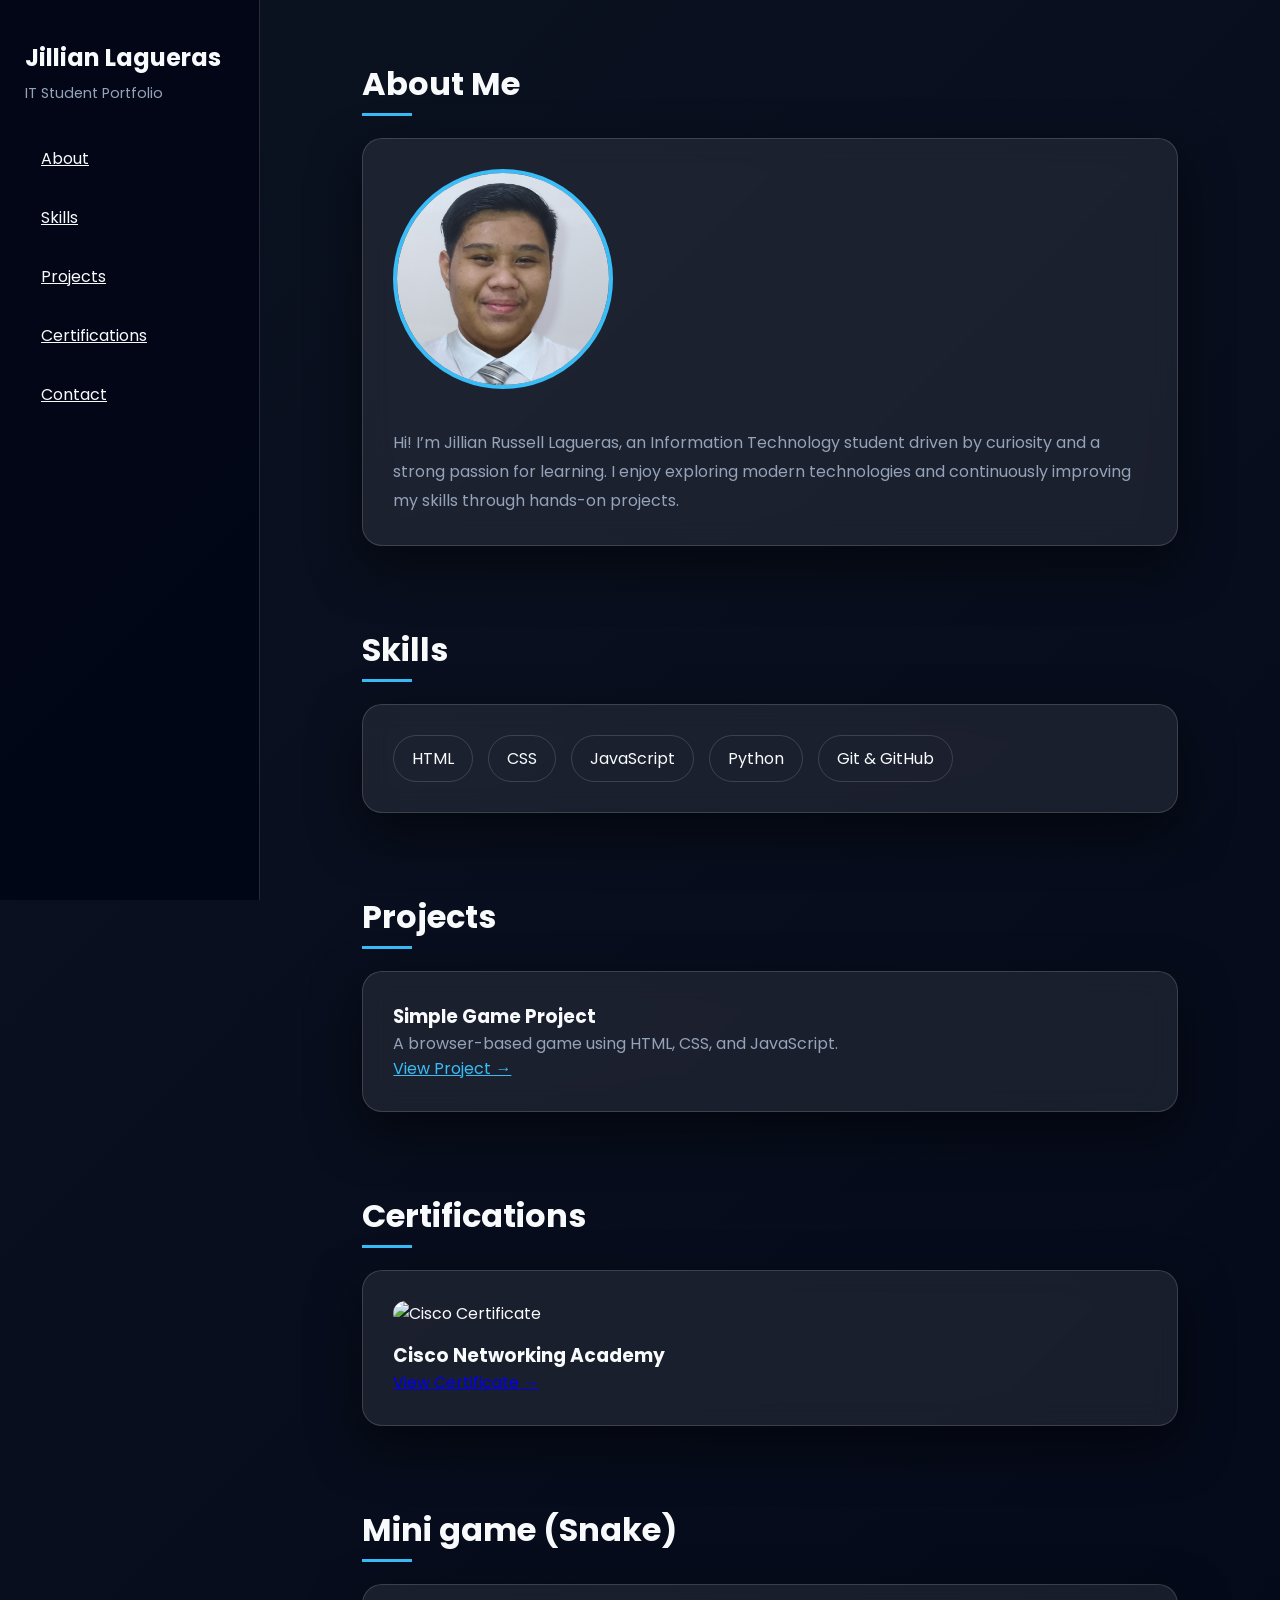
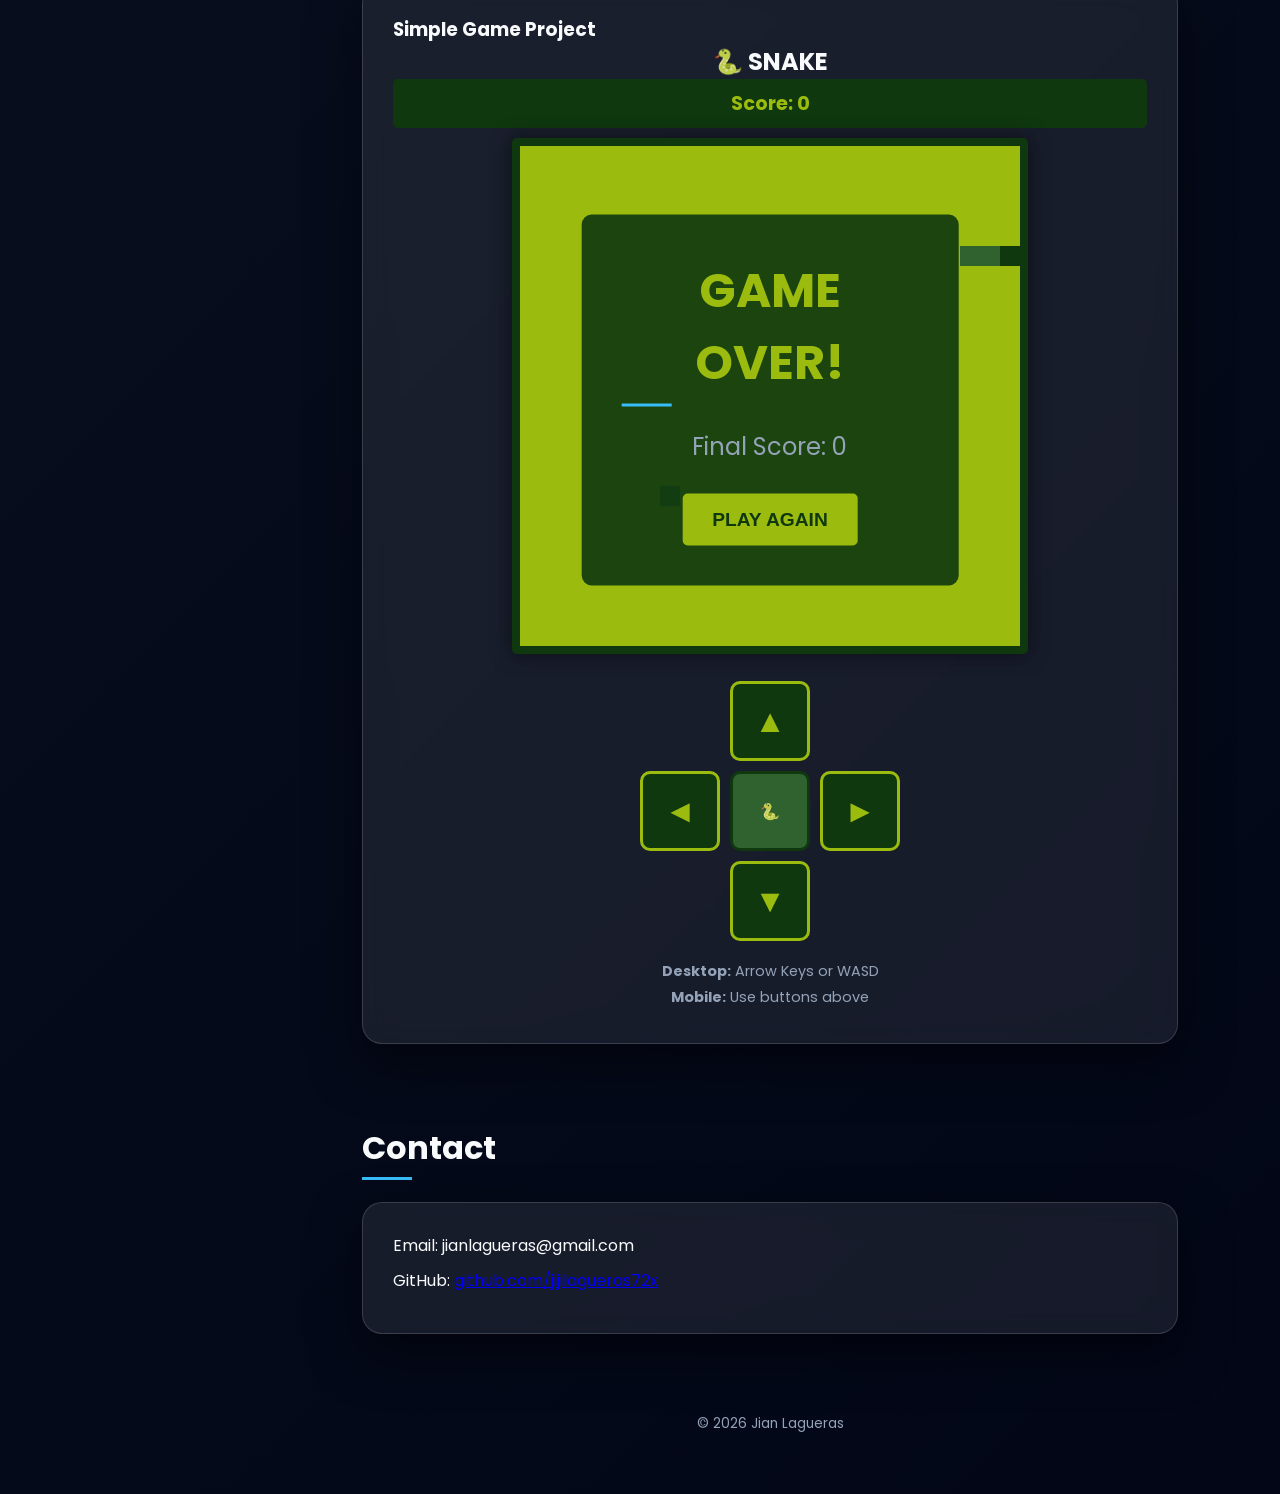
==== commit 0e873d9c: "Updated" ====
--- a/index.html
+++ b/index.html
@@ -7,7 +7,7 @@
 
 <!-- Font -->
 <link href="https://fonts.googleapis.com/css2?family=Poppins:wght@300;400;600;700&display=swap" rel="stylesheet">
-<link rel="stylesheet", href="resource/style.css">
+<link rel="stylesheet" href="resource/style.css">
 </head>
 <body>
 
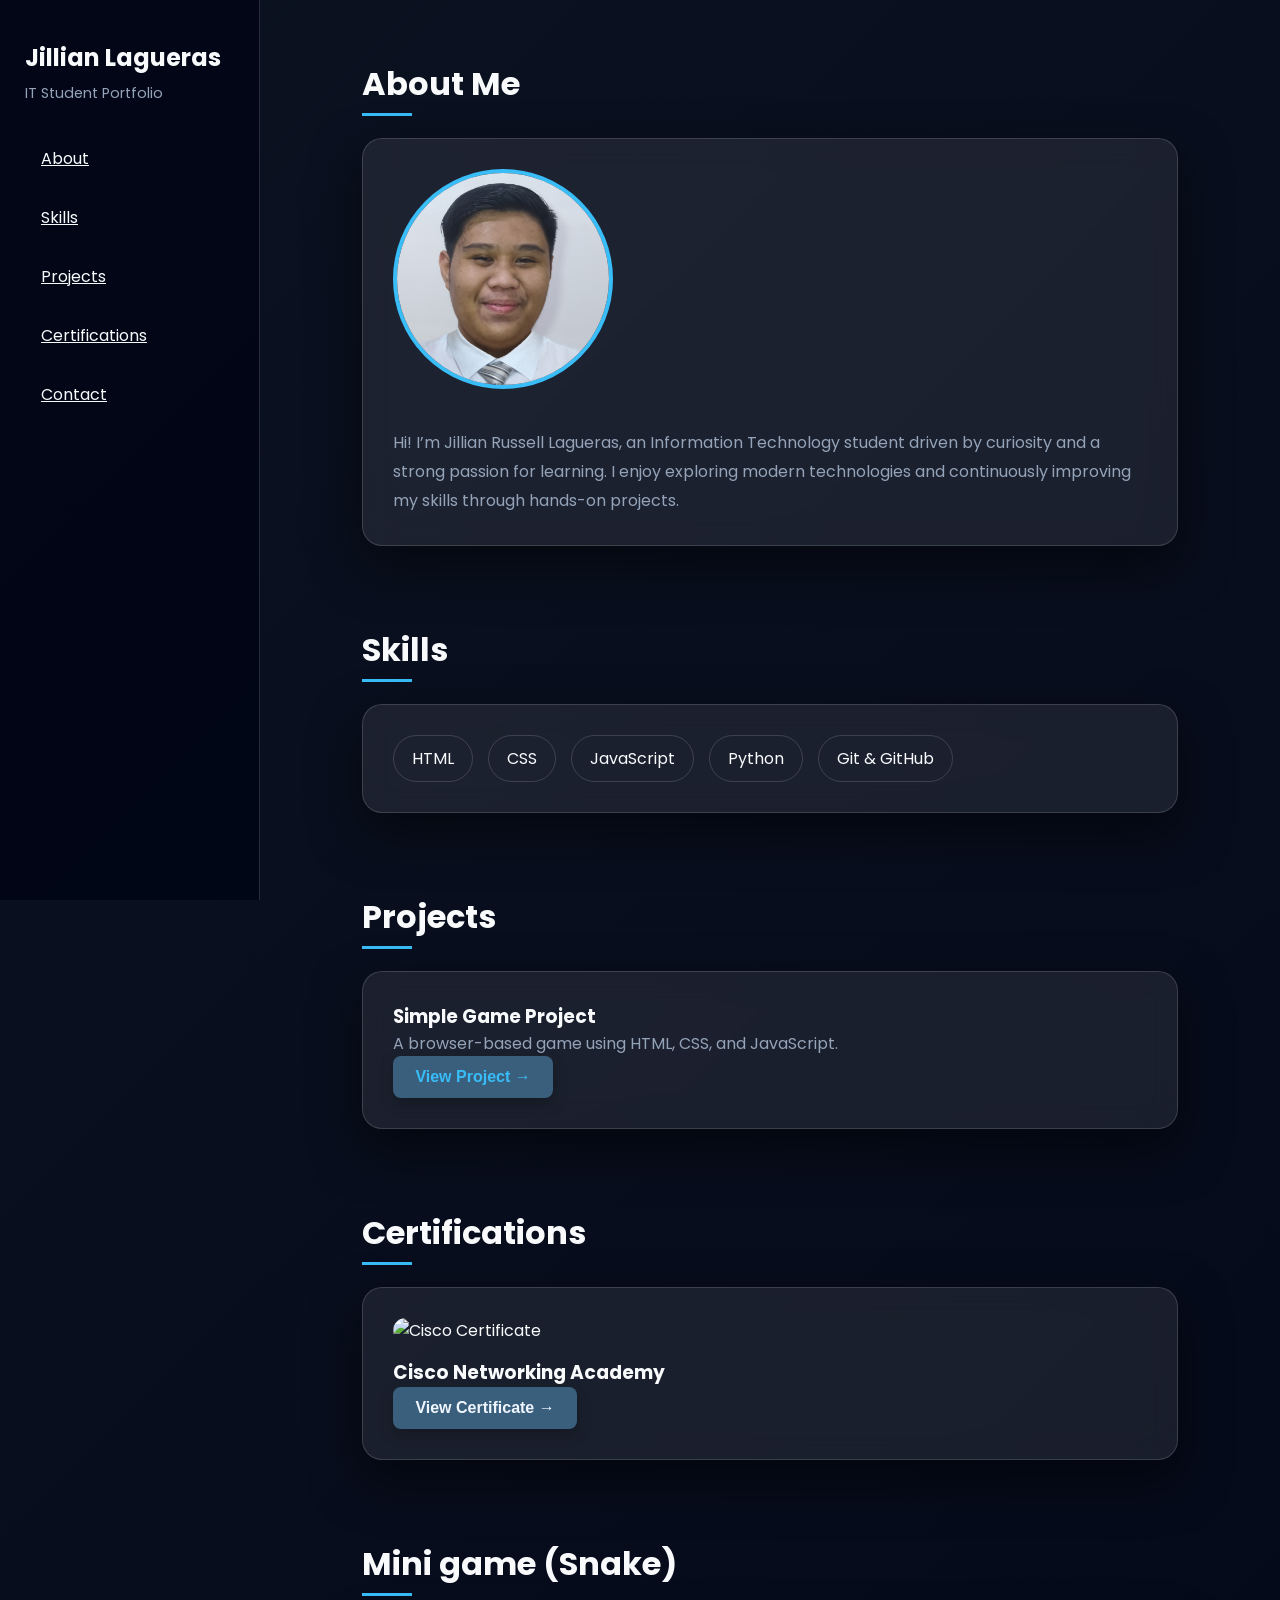
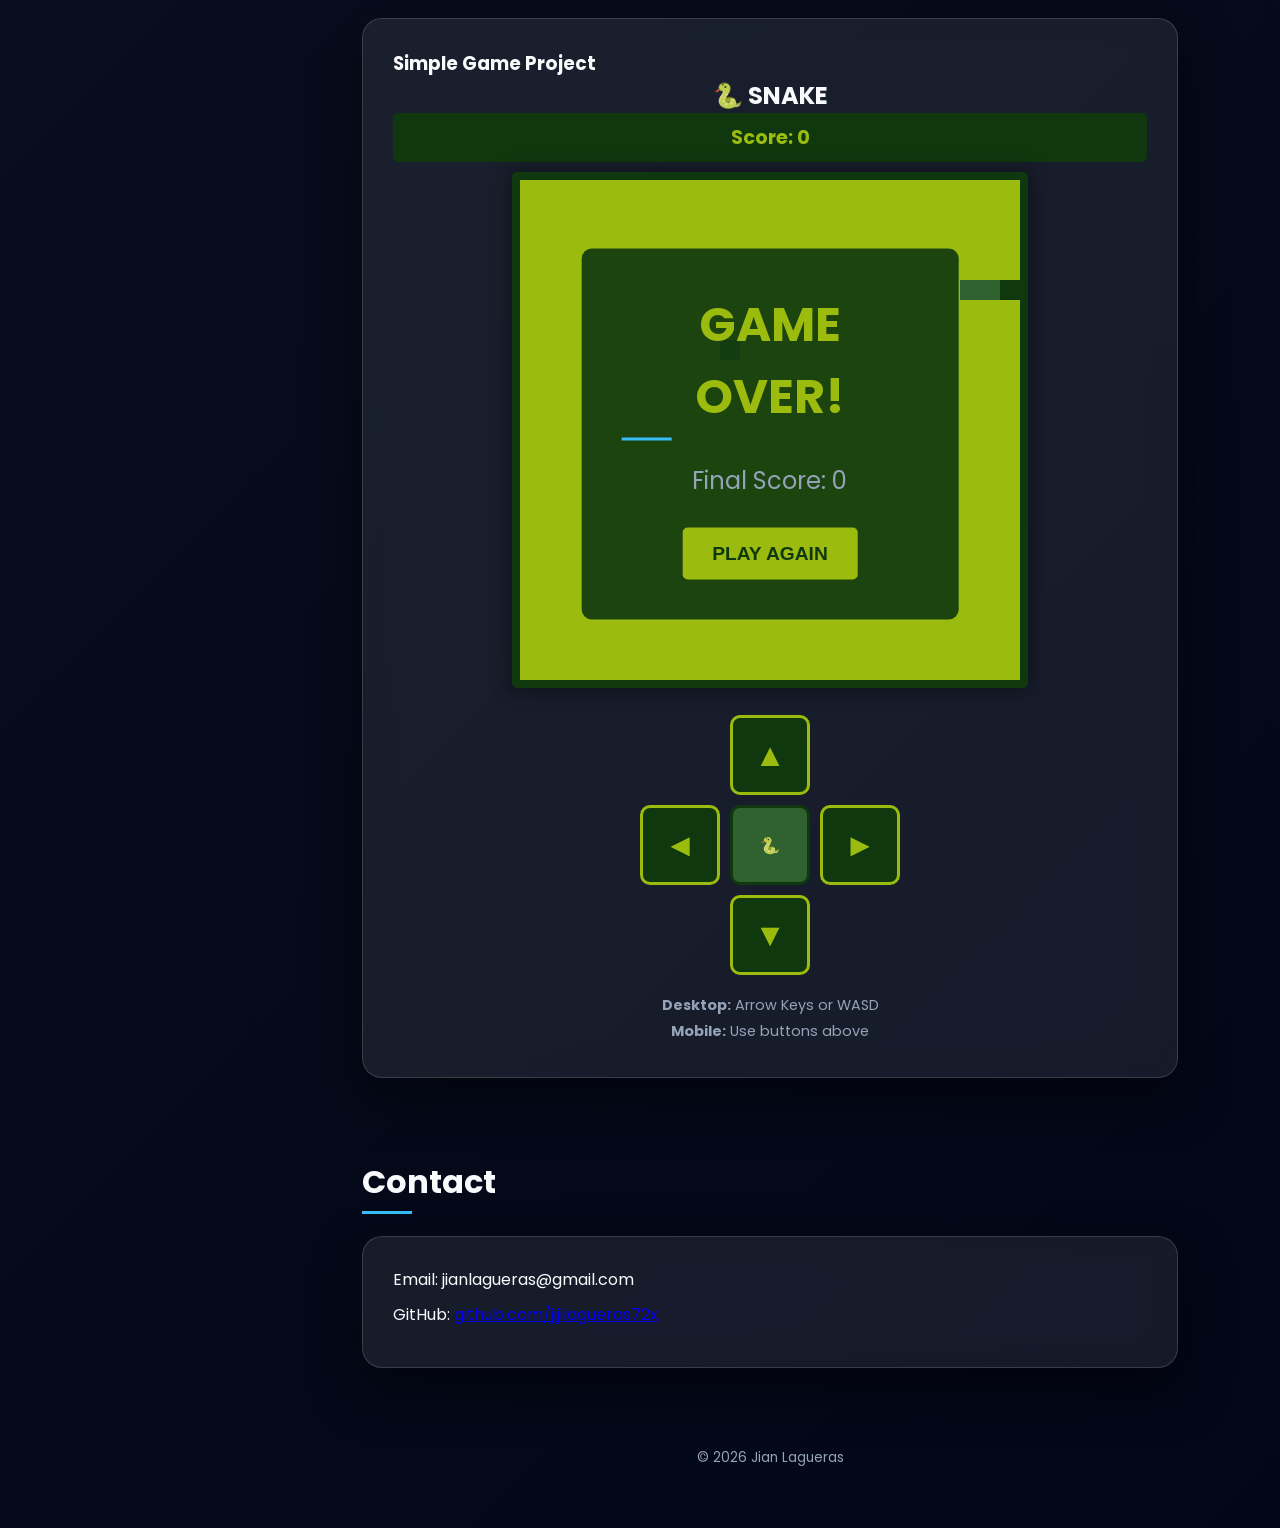
==== commit 9499215d: "Updated" ====
--- a/index.html
+++ b/index.html
@@ -55,7 +55,7 @@
             <p>
                 A browser-based game using HTML, CSS, and JavaScript.
             </p>
-            <a href="resource/game.html" target="_blank">View Project →</a>
+            <a href="resource/game.html" target="_blank" class="btn">View Project →</a>
         </div>
     </div>
 </section>
@@ -68,7 +68,7 @@
             src="https://raw.githubusercontent.com/aronserrano/AronSerrano/refs/heads/main/images/netacad.jpg"
             alt="Cisco Certificate">
             <h3>Cisco Networking Academy</h3>
-            <a href="https://www.credly.com/badges/a175285f-4db8-4a58-8ab0-c2ab9282869e/public_url" target="_blank">
+            <a href="https://www.credly.com/badges/a175285f-4db8-4a58-8ab0-c2ab9282869e/public_url" class="btn" target="_blank">
                 View Certificate →
             </a>
         </div>
--- a/resource/style.css
+++ b/resource/style.css
@@ -194,6 +194,33 @@
     margin-bottom: 10px; 
 }
 
+.btn {
+  display: inline-block;
+  background-color: #3a5f7d;   /* pastel dark blue */
+  color: #f0f6ff;
+  padding: 12px 22px;
+  font-size: 16px;
+  font-weight: 600;
+  text-decoration: none;
+  border-radius: 8px;
+  transition: background-color 0.3s ease,
+              transform 0.2s ease,
+              box-shadow 0.2s ease;
+  box-shadow: 0 6px 14px rgba(0, 0, 0, 0.25);
+}
+
+.btn:hover {
+  background-color: #2f4f6a;
+  transform: translateY(-2px);
+  box-shadow: 0 10px 18px rgba(0, 0, 0, 0.35);
+}
+
+.btn:active {
+  transform: translateY(0);
+  box-shadow: 0 4px 10px rgba(0, 0, 0, 0.25);
+}
+
+/*             GAME CSS         */
         .game-container {
             text-align: center;
             max-width: 100%;
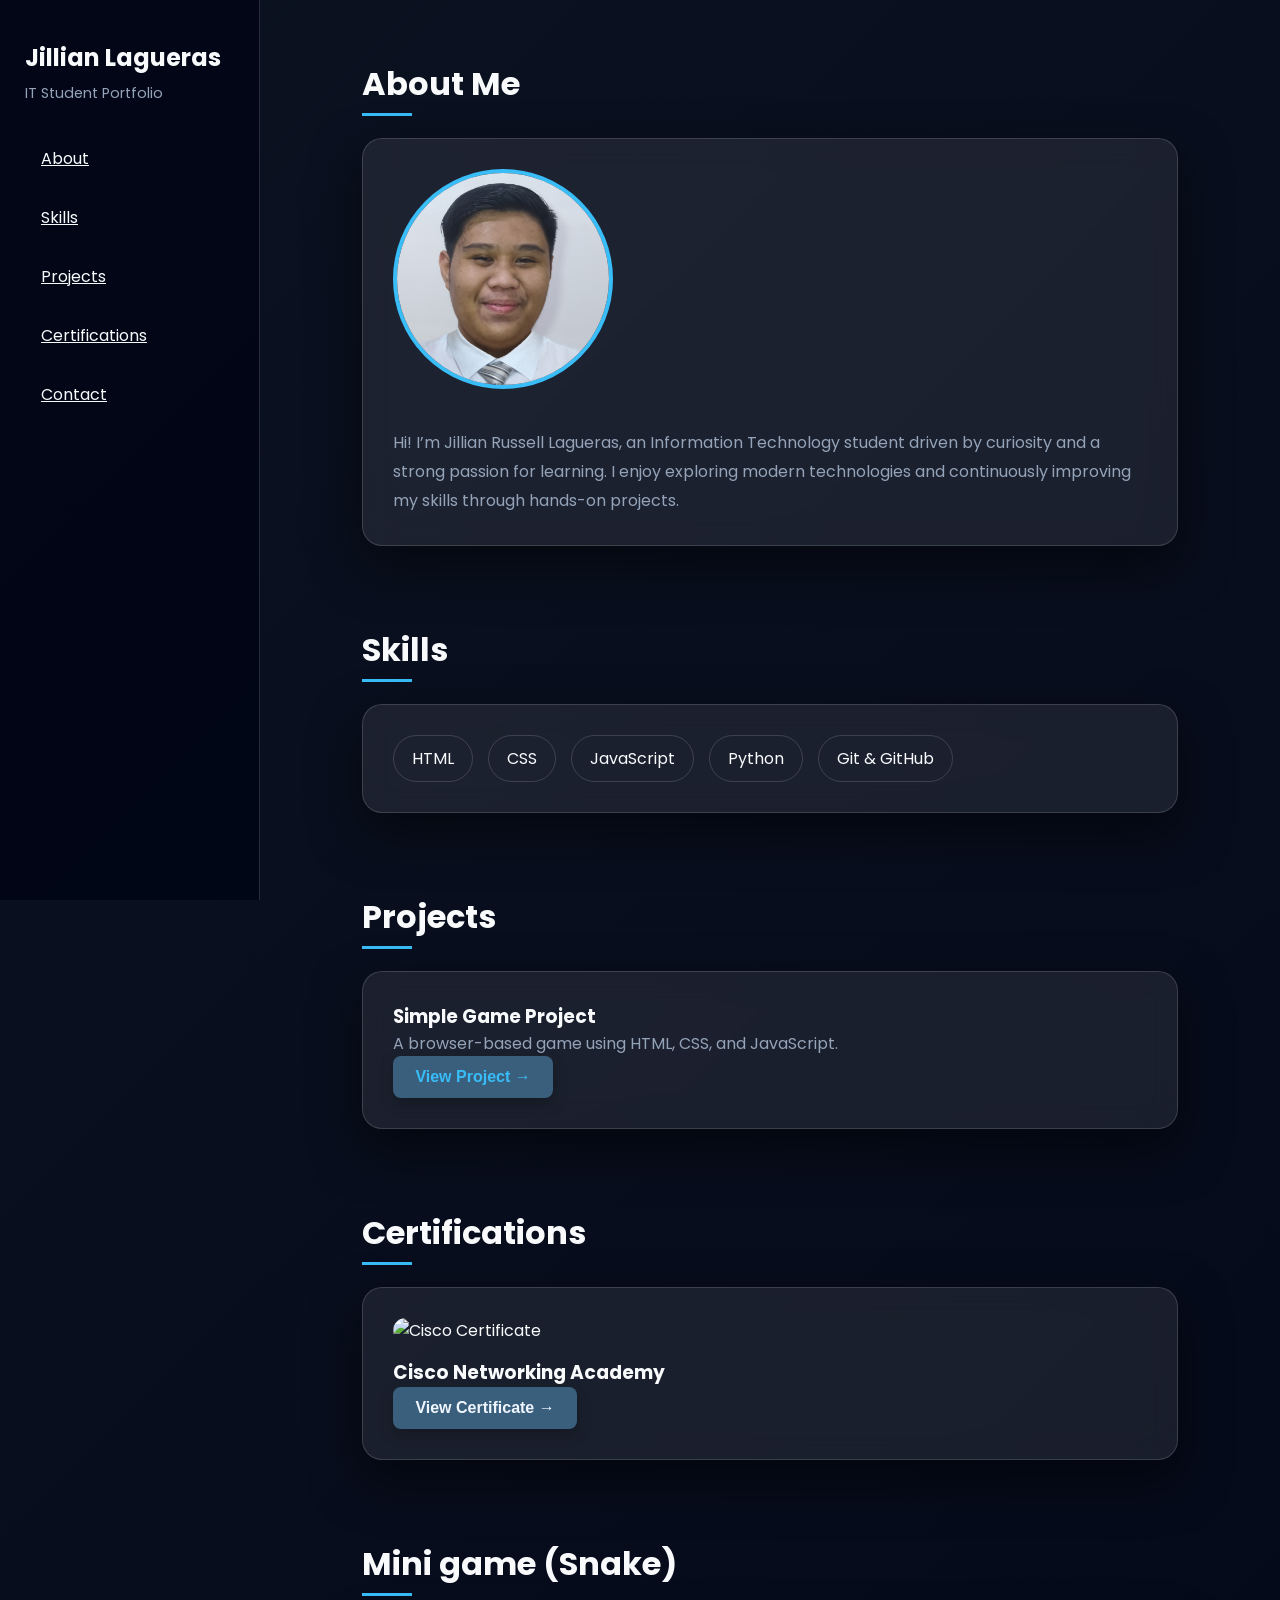
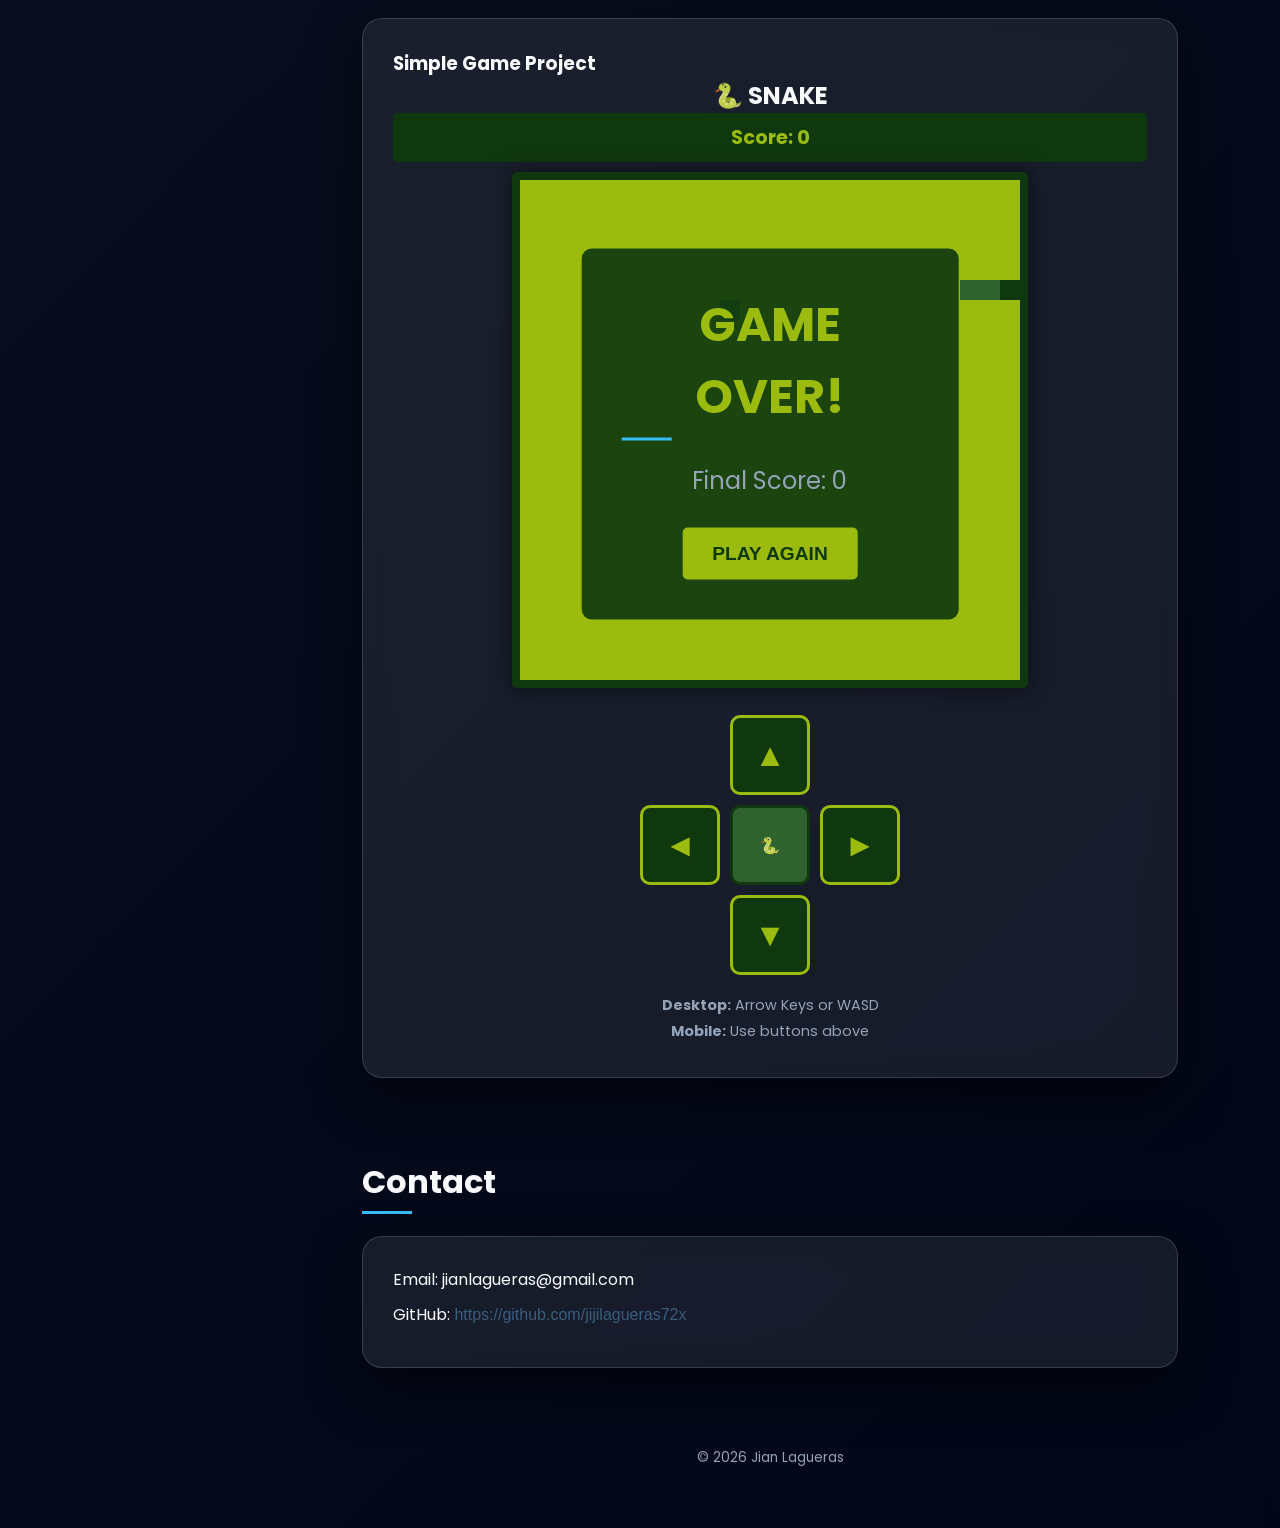
==== commit cbaf19f4: "Updated!" ====
--- a/index.html
+++ b/index.html
@@ -118,7 +118,7 @@
     <h2>Contact</h2>
     <div class="card contact">
         <p>Email: jianlagueras@gmail.com</p>
-        <p>GitHub: <a href="https://github.com/jijilagueras72x" target="_blank">github.com/jijilagueras72x</a></p>
+        <p>GitHub: <a href="https://github.com/jijilagueras72x" target="_blank" class="link">https://github.com/jijilagueras72x</a></p>
     </div>
 </section>
 
--- a/resource/style.css
+++ b/resource/style.css
@@ -188,8 +188,8 @@
     }
 }
 .cert-icon {
-    width: 60px;
-    height: 60px;
+    width: 100px;
+    height: 100px;
     object-fit: contain;
     margin-bottom: 10px; 
 }
@@ -218,6 +218,22 @@
 .btn:active {
   transform: translateY(0);
   box-shadow: 0 4px 10px rgba(0, 0, 0, 0.25);
+}
+
+.link {
+  color: #3a5f7d;          /* pastel dark blue */
+  text-decoration: none;  /* remove underline */
+  font-weight: 500;
+  transition: color 0.3s ease, opacity 0.2s ease;
+}
+
+.link:hover {
+  color: #2f4f6a;
+  opacity: 0.9;
+}
+
+.link:active {
+  opacity: 0.8;
 }
 
 /*             GAME CSS         */
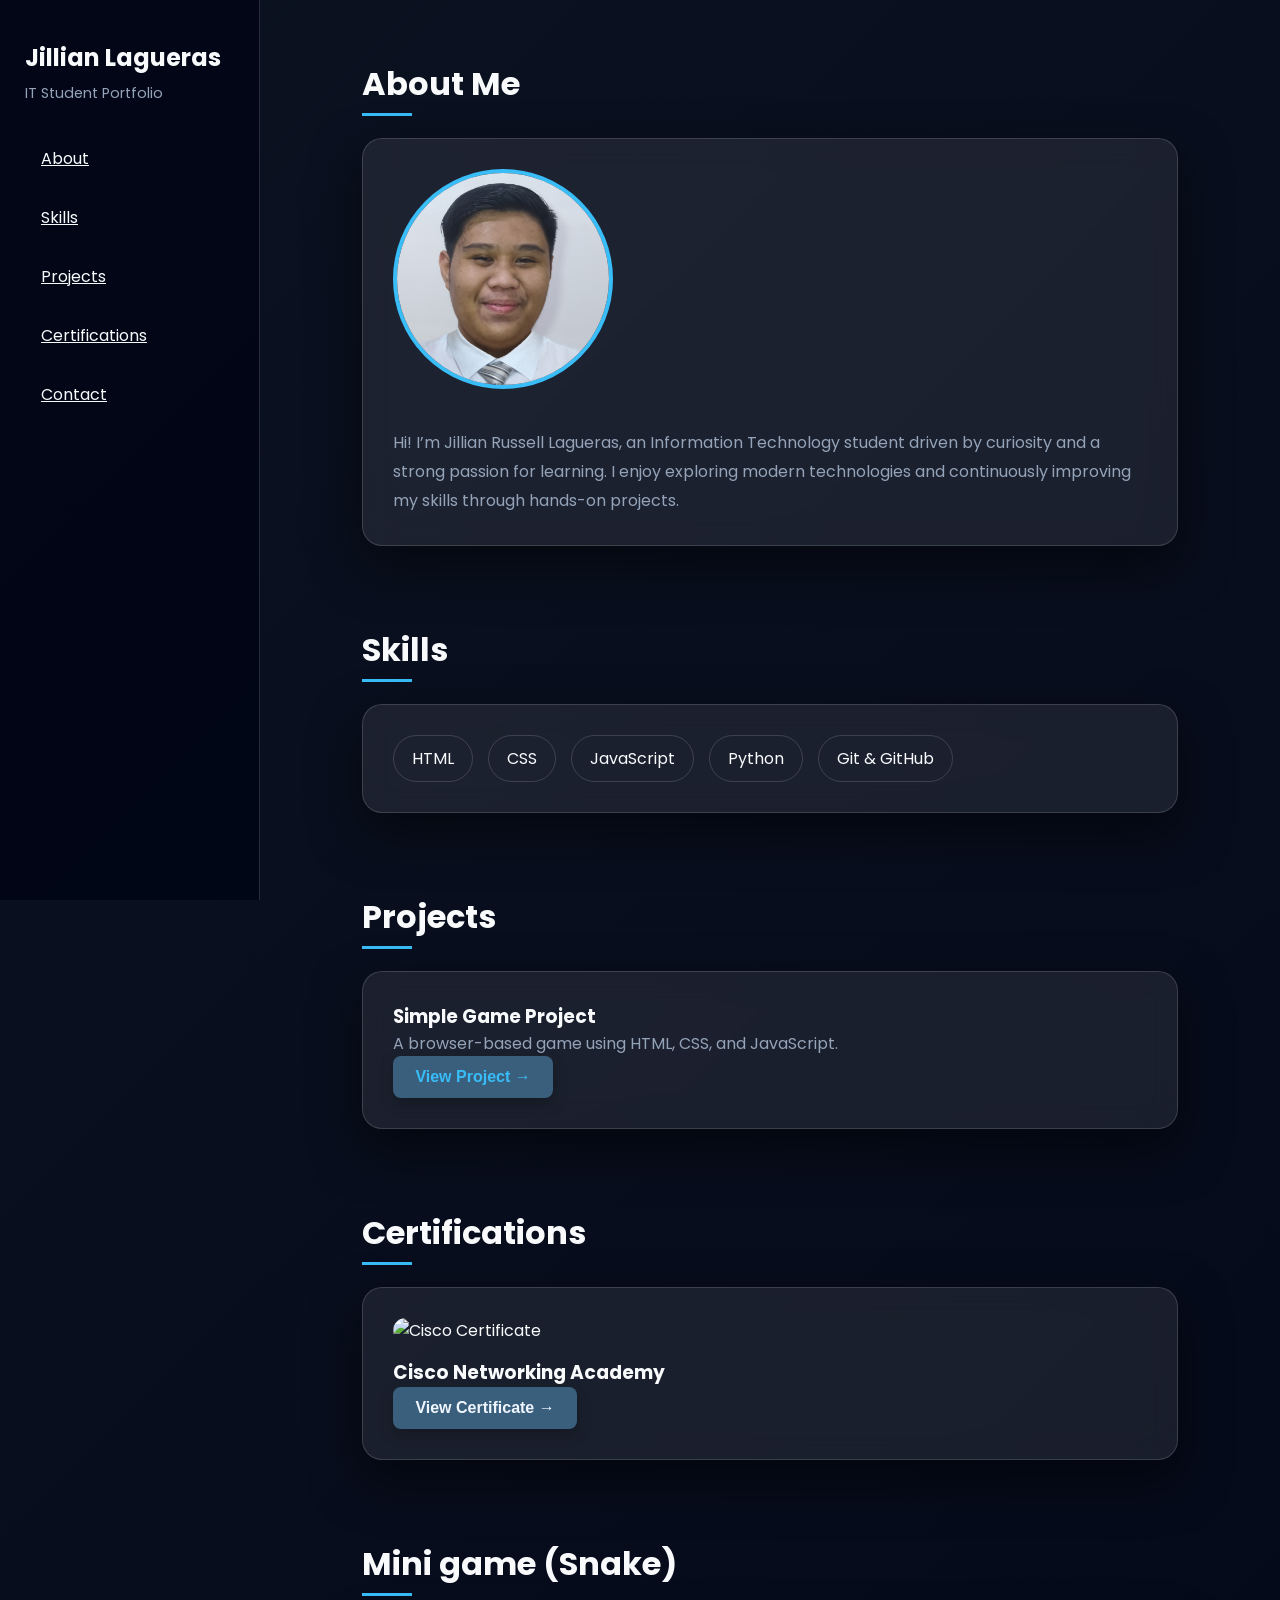
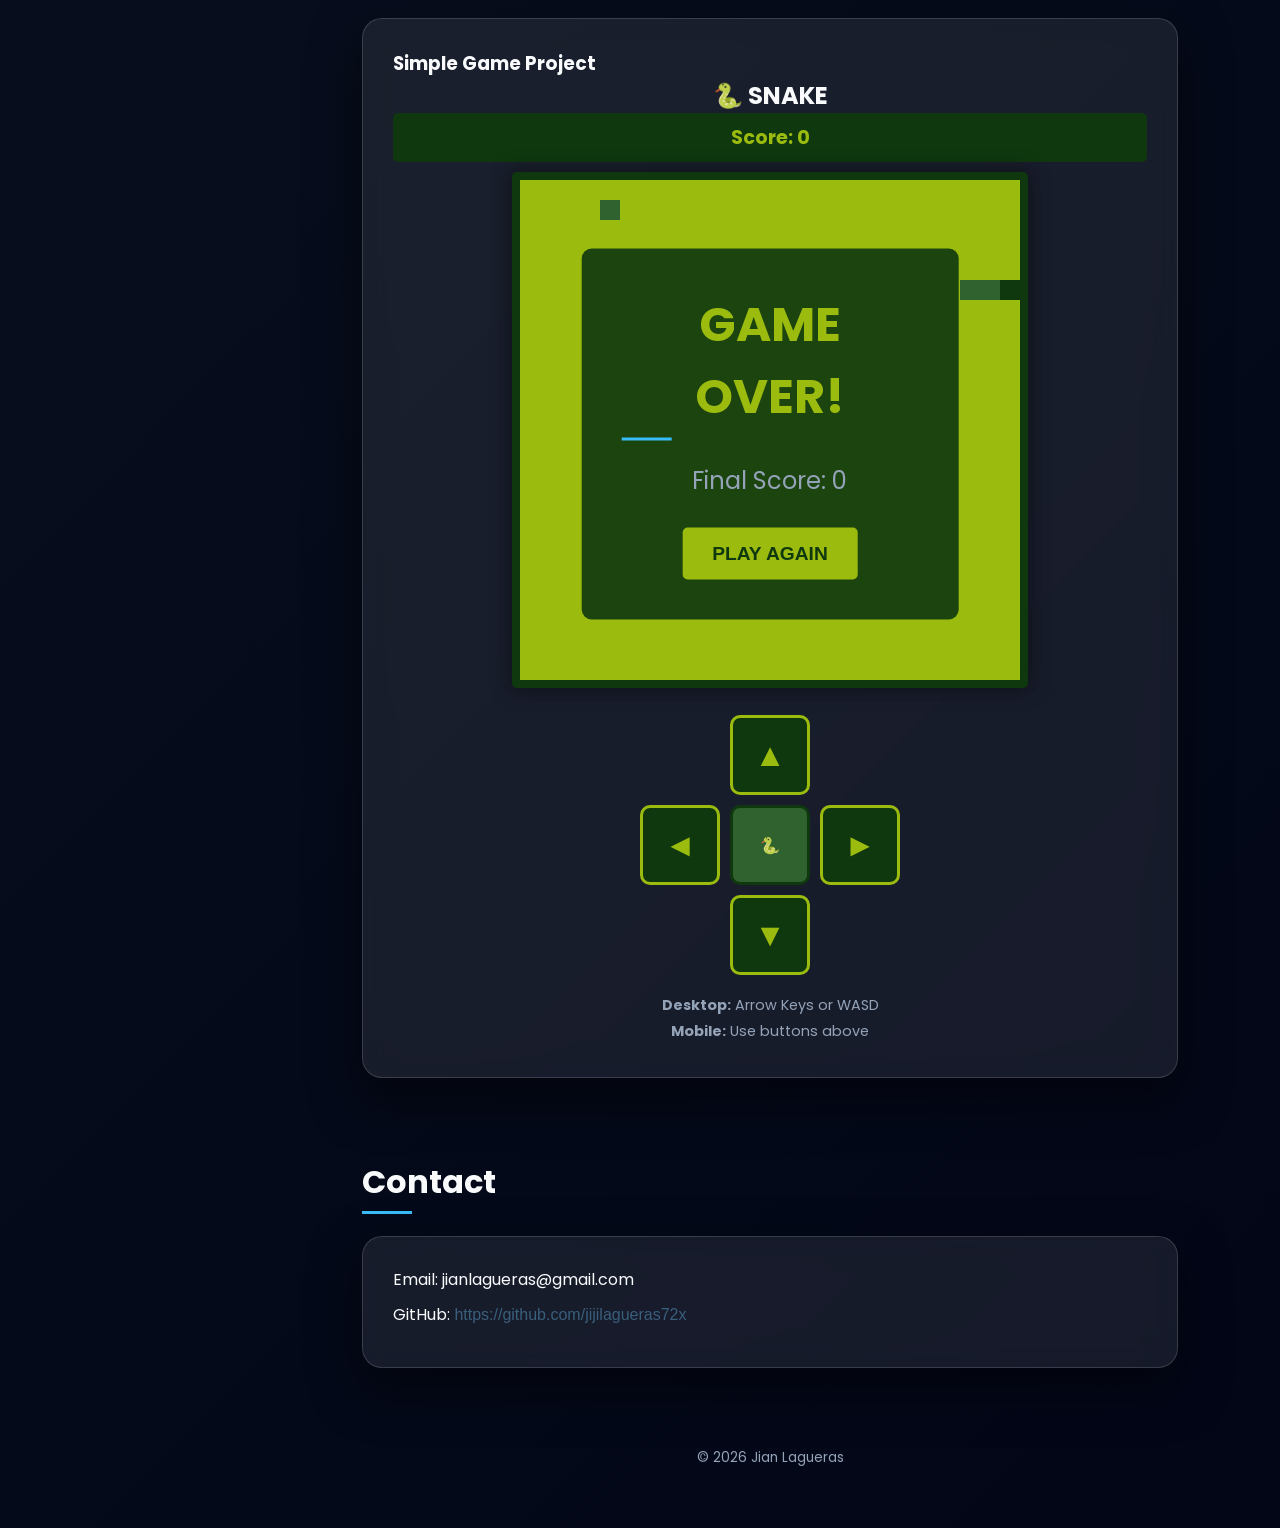
==== commit ee252655: "Updated" ====
--- a/index.html
+++ b/index.html
@@ -5,9 +5,8 @@
 <title>Jillian Russell M. Lagueras | IT Portfolio</title>
 <meta name="viewport" content="width=device-width, initial-scale=1.0">
 
-<!-- Font -->
 <link href="https://fonts.googleapis.com/css2?family=Poppins:wght@300;400;600;700&display=swap" rel="stylesheet">
-<link rel="stylesheet" href="resource/style.css">
+<link rel="stylesheet" href="assets/style.css">
 </head>
 <body>
 
@@ -28,7 +27,7 @@
 <section id="about">
     <h2>About Me</h2>
     <div class="card about">
-        <img src="resource/LaguerasJillianRussellM.jpg" alt="Profile">
+        <img src="assets/LaguerasJillianRussellM.jpg" alt="Profile">
         <p>
             Hi! I’m Jillian Russell Lagueras, an Information Technology student driven by curiosity and a strong passion for learning. 
             I enjoy exploring modern technologies and continuously improving my skills through hands-on projects.
@@ -55,7 +54,7 @@
             <p>
                 A browser-based game using HTML, CSS, and JavaScript.
             </p>
-            <a href="resource/game.html" target="_blank" class="btn">View Project →</a>
+            <a href="assets/game.html" target="_blank" class="btn">View Project →</a>
         </div>
     </div>
 </section>
@@ -109,7 +108,7 @@
         </div>
     </div>
 
-    <script src="resource/game.js"></script>
+    <script src="assets/game.js"></script>
         </div>
     </div>
 </section>
--- a/assets/style.css
+++ b/assets/style.css
@@ -0,0 +1,420 @@
+:root{
+    --bg-main:#0b1220;
+    --bg-glass:rgba(255,255,255,0.08);
+    --accent:#38bdf8;
+    --accent-hover:#7dd3fc;
+    --text-main:#f8fafc;
+    --text-muted:#94a3b8;
+    --border-soft:rgba(255,255,255,0.15);
+}
+
+*{
+    margin:0;
+    padding:0;
+    box-sizing:border-box;
+    scroll-behavior:smooth;
+}
+
+body{
+    font-family:'Poppins',sans-serif;
+    background:linear-gradient(135deg,#0b1220,#020617);
+    color:var(--text-main);
+    display:flex;
+}
+
+/* SIDEBAR */
+aside{
+    width:260px;
+    min-height:100vh;
+    background:rgba(2,6,23,0.9);
+    border-right:1px solid var(--border-soft);
+    padding:40px 25px;
+    position:fixed;
+}
+
+aside h1{
+    font-size:1.5rem;
+    margin-bottom:8px;
+}
+
+aside p{
+    font-size:0.9rem;
+    color:var(--text-muted);
+    margin-bottom:30px;
+}
+
+aside nav a{
+    display:block;
+    padding:12px 16px;
+    margin-bottom:10px;
+    border-radius:10px;
+    color:var(--text-main);
+    transition:0.3s;
+}
+
+aside nav a:hover{
+    background:var(--accent);
+    color:#020617;
+}
+
+/* MAIN CONTENT */
+main{
+    margin-left:260px;
+    width:100%;
+    padding:60px 8%;
+}
+
+section{
+    margin-bottom:80px;
+}
+
+section h2{
+    font-size:2rem;
+    margin-bottom:30px;
+    position:relative;
+}
+
+section h2::after{
+    content:"";
+    width:50px;
+    height:3px;
+    background:var(--accent);
+    position:absolute;
+    left:0;
+    bottom:-8px;
+}
+
+/* GLASS CARD */
+.card{
+    background:var(--bg-glass);
+    backdrop-filter:blur(14px);
+    border:1px solid var(--border-soft);
+    border-radius:20px;
+    padding:30px;
+    box-shadow:0 20px 50px rgba(0,0,0,0.5);
+}
+
+/* ABOUT */
+.about{
+    display:flex;
+    gap:40px;
+    align-items:center;
+    flex-wrap:wrap;
+}
+
+.about img{
+    width:220px;
+    height:220px;
+    border-radius:50%;
+    object-fit:cover;
+    border:4px solid var(--accent);
+}
+
+.about p{
+    color:var(--text-muted);
+    line-height:1.8;
+}
+
+/* SKILLS */
+.skills{
+    display:flex;
+    flex-wrap:wrap;
+    gap:15px;
+}
+
+.skills span{
+    padding:10px 18px;
+    border-radius:25px;
+    border:1px solid var(--border-soft);
+    transition:0.3s;
+}
+
+.skills span:hover{
+    background:var(--accent);
+    color:#020617;
+}
+
+/* PROJECTS */
+.projects{
+    display:grid;
+    grid-template-columns:repeat(auto-fit,minmax(280px,1fr));
+    gap:30px;
+}
+
+.project-card p{
+    color:var(--text-muted);
+}
+
+.project-card a{
+    color:var(--accent);
+}
+
+/* CERTS */
+.certs{
+    display:grid;
+    grid-template-columns:repeat(auto-fit,minmax(260px,1fr));
+    gap:30px;
+}
+
+.certs img{
+    width:100%;
+    border-radius:14px;
+    margin-bottom:15px;
+}
+
+/* CONTACT */
+.contact p{
+    margin-bottom:10px;
+}
+
+/* FOOTER */
+footer{
+    text-align:center;
+    color:var(--text-muted);
+    font-size:0.85rem;
+    margin-top:40px;
+}
+
+/* RESPONSIVE */
+@media(max-width:900px){
+    aside{
+        position:relative;
+        width:100%;
+        min-height:auto;
+    }
+    main{
+        margin-left:0;
+        padding:40px 6%;
+    }
+}
+.cert-icon {
+    width: 100px;
+    height: 100px;
+    object-fit: contain;
+    margin-bottom: 10px; 
+}
+
+.btn {
+  display: inline-block;
+  background-color: #3a5f7d;   /* pastel dark blue */
+  color: #f0f6ff;
+  padding: 12px 22px;
+  font-size: 16px;
+  font-weight: 600;
+  text-decoration: none;
+  border-radius: 8px;
+  transition: background-color 0.3s ease,
+              transform 0.2s ease,
+              box-shadow 0.2s ease;
+  box-shadow: 0 6px 14px rgba(0, 0, 0, 0.25);
+}
+
+.btn:hover {
+  background-color: #2f4f6a;
+  transform: translateY(-2px);
+  box-shadow: 0 10px 18px rgba(0, 0, 0, 0.35);
+}
+
+.btn:active {
+  transform: translateY(0);
+  box-shadow: 0 4px 10px rgba(0, 0, 0, 0.25);
+}
+
+.link {
+  color: #3a5f7d;          /* pastel dark blue */
+  text-decoration: none;  /* remove underline */
+  font-weight: 500;
+  transition: color 0.3s ease, opacity 0.2s ease;
+}
+
+.link:hover {
+  color: #2f4f6a;
+  opacity: 0.9;
+}
+
+.link:active {
+  opacity: 0.8;
+}
+
+/*             GAME CSS         */
+        .game-container {
+            text-align: center;
+            max-width: 100%;
+        }
+
+
+        .score-board {
+            background-color: #0f380f;
+            color: #9bbc0f;
+            padding: 10px 20px;
+            margin-bottom: 10px;
+            border-radius: 5px;
+            font-size: 1.2em;
+            font-weight: bold;
+        }
+
+        canvas {
+            background-color: #9bbc0f;
+            border: 8px solid #0f380f;
+            border-radius: 5px;
+            box-shadow: 0 0 20px rgba(0, 0, 0, 0.5);
+            max-width: 100%;
+            height: auto;
+        }
+
+        .mobile-controls {
+            margin-top: 20px;
+            display: grid;
+            grid-template-columns: repeat(3, 80px);
+            grid-template-rows: repeat(3, 80px);
+            gap: 10px;
+            justify-content: center;
+        }
+
+        .control-btn {
+            background-color: #0f380f;
+            color: #9bbc0f;
+            border: 3px solid #9bbc0f;
+            border-radius: 10px;
+            font-size: 2em;
+            font-weight: bold;
+            cursor: pointer;
+            transition: all 0.1s;
+            user-select: none;
+            -webkit-tap-highlight-color: transparent;
+            display: flex;
+            align-items: center;
+            justify-content: center;
+        }
+
+        .control-btn:active {
+            background-color: #9bbc0f;
+            color: #0f380f;
+            transform: scale(0.95);
+        }
+
+        .control-btn.up {
+            grid-column: 2;
+            grid-row: 1;
+        }
+
+        .control-btn.left {
+            grid-column: 1;
+            grid-row: 2;
+        }
+
+        .control-btn.center {
+            grid-column: 2;
+            grid-row: 2;
+            background-color: #306230;
+            border-color: #0f380f;
+            font-size: 1em;
+            cursor: default;
+        }
+
+        .control-btn.right {
+            grid-column: 3;
+            grid-row: 2;
+        }
+
+        .control-btn.down {
+            grid-column: 2;
+            grid-row: 3;
+        }
+
+        .keyboard-controls {
+            margin-top: 20px;
+            color: #9bbc0f;
+            font-size: 0.9em;
+        }
+
+        .keyboard-controls p {
+            margin: 5px 0;
+        }
+
+        #gameOverScreen {
+            position: absolute;
+            display: none;
+            flex-direction: column;
+            justify-content: center;
+            align-items: center;
+            background-color: rgba(15, 56, 15, 0.9);
+            color: #9bbc0f;
+            border-radius: 10px;
+            padding: 40px;
+            top: 50%;
+            left: 50%;
+            transform: translate(-50%, -50%);
+            z-index: 10;
+        }
+
+        #gameOverScreen.show {
+            display: flex;
+        }
+
+        #gameOverScreen h2 {
+            font-size: 3em;
+            margin-bottom: 20px;
+        }
+
+        #gameOverScreen p {
+            font-size: 1.5em;
+            margin: 10px 0;
+        }
+
+        .restart-btn {
+            background-color: #9bbc0f;
+            color: #0f380f;
+            border: none;
+            padding: 15px 30px;
+            font-size: 1.2em;
+            font-weight: bold;
+            border-radius: 5px;
+            cursor: pointer;
+            margin-top: 20px;
+            transition: transform 0.2s;
+        }
+
+        .restart-btn:hover {
+            transform: scale(1.1);
+        }
+
+        .restart-btn:active {
+            transform: scale(0.95);
+        }
+
+        @media (max-width: 600px) {
+            h1 {
+                font-size: 2em;
+            }
+
+            canvas {
+                width: 100%;
+                height: auto;
+            }
+
+            .mobile-controls {
+                grid-template-columns: repeat(3, 70px);
+                grid-template-rows: repeat(3, 70px);
+            }
+
+            .control-btn {
+                font-size: 1.5em;
+            }
+
+            .keyboard-controls {
+                font-size: 0.8em;
+            }
+
+            #gameOverScreen {
+                padding: 30px;
+            }
+
+            #gameOverScreen h2 {
+                font-size: 2em;
+            }
+
+            #gameOverScreen p {
+                font-size: 1.2em;
+            }
+        }
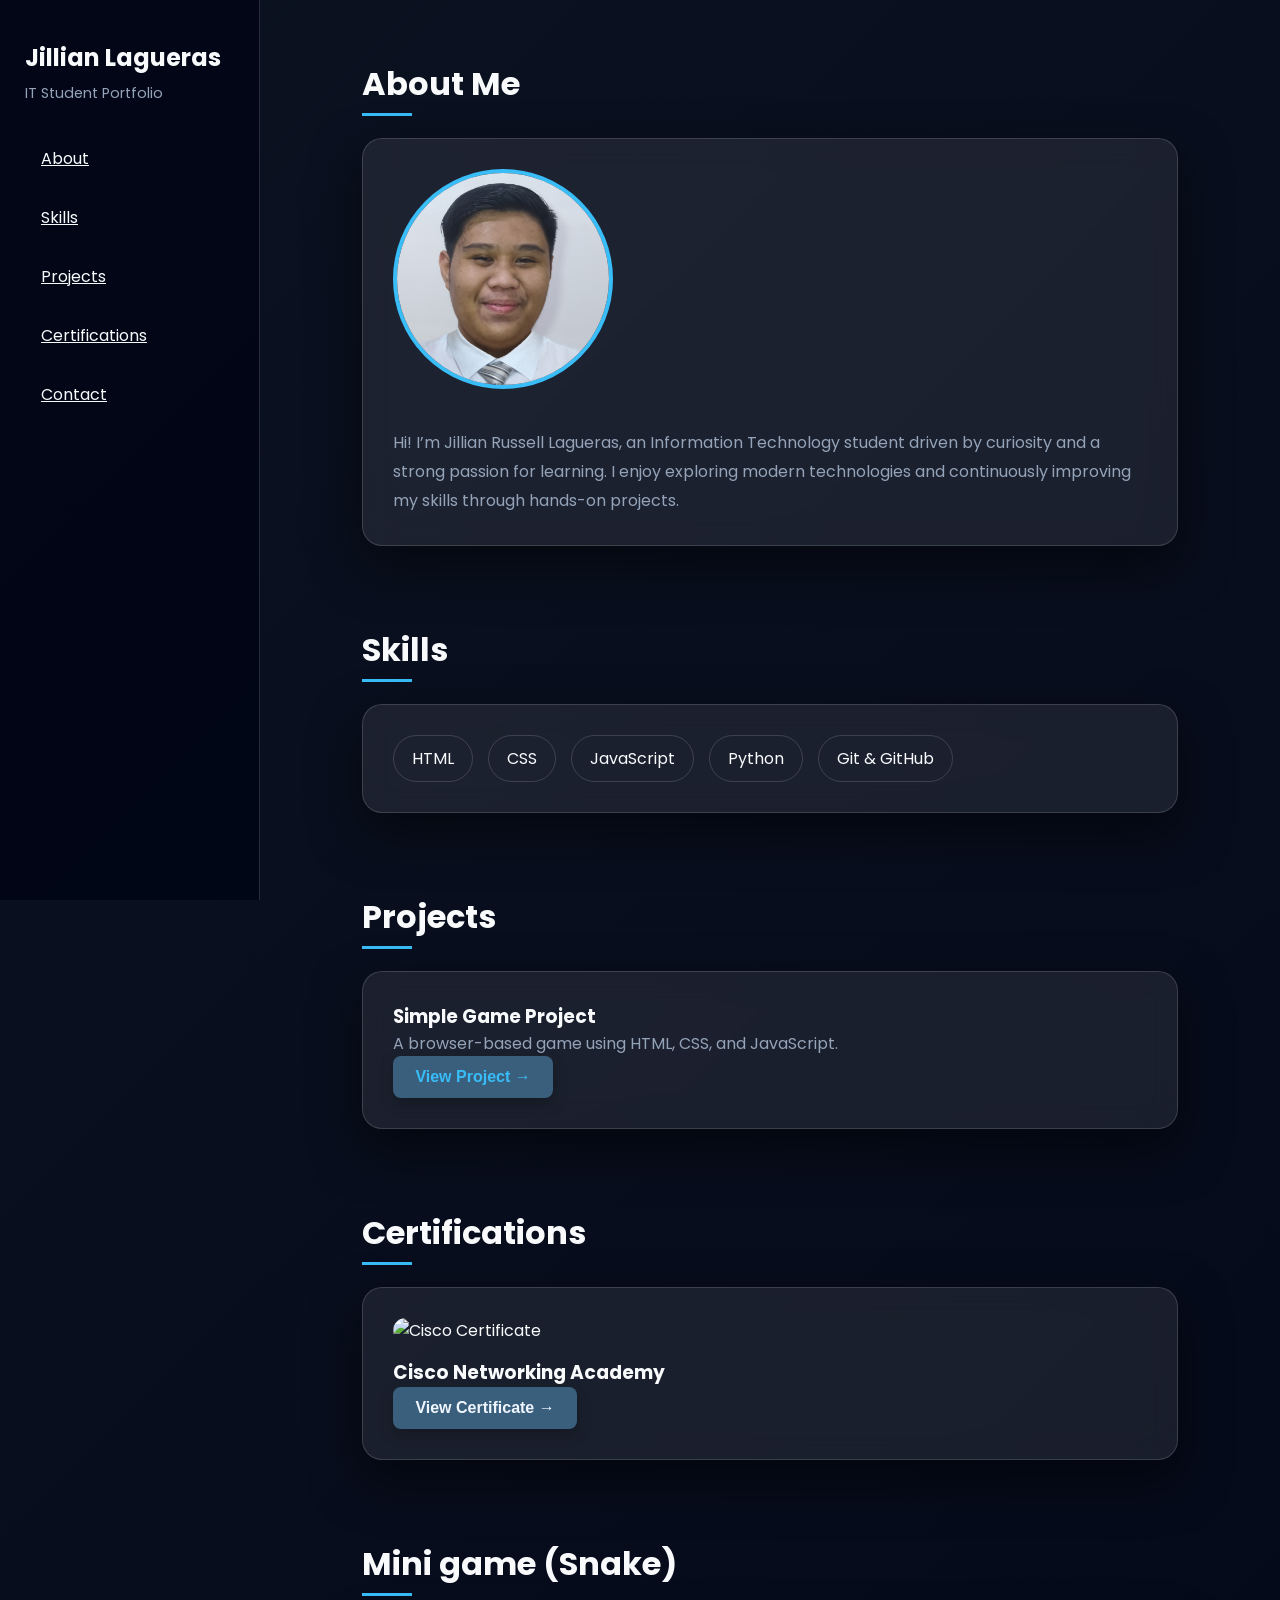
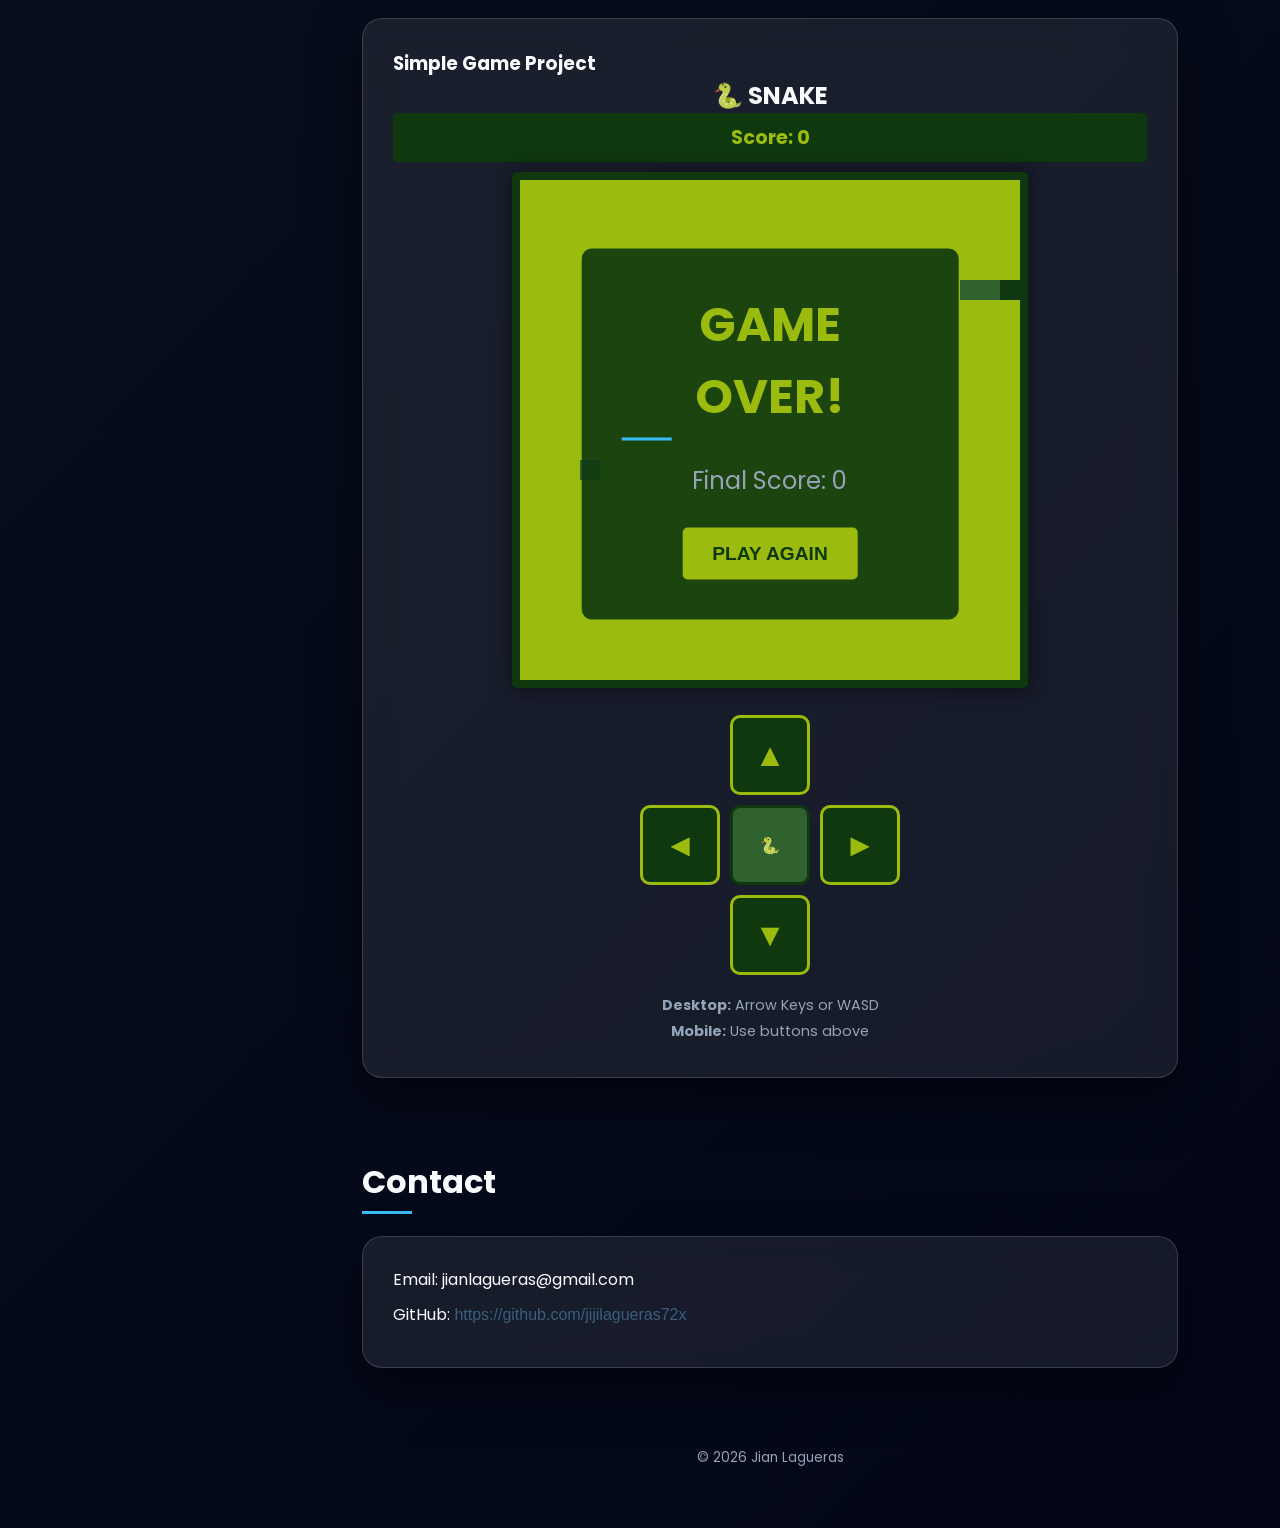
==== commit f2aa93e3: "Updated" ====
--- a/index.html
+++ b/index.html
@@ -6,7 +6,7 @@
 <meta name="viewport" content="width=device-width, initial-scale=1.0">
 
 <link href="https://fonts.googleapis.com/css2?family=Poppins:wght@300;400;600;700&display=swap" rel="stylesheet">
-<link rel="stylesheet" href="assets/style.css">
+<link rel="stylesheet" href="assets/css/style.css">
 </head>
 <body>
 
@@ -27,7 +27,7 @@
 <section id="about">
     <h2>About Me</h2>
     <div class="card about">
-        <img src="assets/LaguerasJillianRussellM.jpg" alt="Profile">
+        <img src="assets/img/LaguerasJillianRussellM.jpg" alt="Profile">
         <p>
             Hi! I’m Jillian Russell Lagueras, an Information Technology student driven by curiosity and a strong passion for learning. 
             I enjoy exploring modern technologies and continuously improving my skills through hands-on projects.
@@ -108,7 +108,7 @@
         </div>
     </div>
 
-    <script src="assets/game.js"></script>
+    <script src="assets/js/game.js"></script>
         </div>
     </div>
 </section>
--- a/assets/css/style.css
+++ b/assets/css/style.css
@@ -0,0 +1,420 @@
+:root{
+    --bg-main:#0b1220;
+    --bg-glass:rgba(255,255,255,0.08);
+    --accent:#38bdf8;
+    --accent-hover:#7dd3fc;
+    --text-main:#f8fafc;
+    --text-muted:#94a3b8;
+    --border-soft:rgba(255,255,255,0.15);
+}
+
+*{
+    margin:0;
+    padding:0;
+    box-sizing:border-box;
+    scroll-behavior:smooth;
+}
+
+body{
+    font-family:'Poppins',sans-serif;
+    background:linear-gradient(135deg,#0b1220,#020617);
+    color:var(--text-main);
+    display:flex;
+}
+
+/* SIDEBAR */
+aside{
+    width:260px;
+    min-height:100vh;
+    background:rgba(2,6,23,0.9);
+    border-right:1px solid var(--border-soft);
+    padding:40px 25px;
+    position:fixed;
+}
+
+aside h1{
+    font-size:1.5rem;
+    margin-bottom:8px;
+}
+
+aside p{
+    font-size:0.9rem;
+    color:var(--text-muted);
+    margin-bottom:30px;
+}
+
+aside nav a{
+    display:block;
+    padding:12px 16px;
+    margin-bottom:10px;
+    border-radius:10px;
+    color:var(--text-main);
+    transition:0.3s;
+}
+
+aside nav a:hover{
+    background:var(--accent);
+    color:#020617;
+}
+
+/* MAIN CONTENT */
+main{
+    margin-left:260px;
+    width:100%;
+    padding:60px 8%;
+}
+
+section{
+    margin-bottom:80px;
+}
+
+section h2{
+    font-size:2rem;
+    margin-bottom:30px;
+    position:relative;
+}
+
+section h2::after{
+    content:"";
+    width:50px;
+    height:3px;
+    background:var(--accent);
+    position:absolute;
+    left:0;
+    bottom:-8px;
+}
+
+/* GLASS CARD */
+.card{
+    background:var(--bg-glass);
+    backdrop-filter:blur(14px);
+    border:1px solid var(--border-soft);
+    border-radius:20px;
+    padding:30px;
+    box-shadow:0 20px 50px rgba(0,0,0,0.5);
+}
+
+/* ABOUT */
+.about{
+    display:flex;
+    gap:40px;
+    align-items:center;
+    flex-wrap:wrap;
+}
+
+.about img{
+    width:220px;
+    height:220px;
+    border-radius:50%;
+    object-fit:cover;
+    border:4px solid var(--accent);
+}
+
+.about p{
+    color:var(--text-muted);
+    line-height:1.8;
+}
+
+/* SKILLS */
+.skills{
+    display:flex;
+    flex-wrap:wrap;
+    gap:15px;
+}
+
+.skills span{
+    padding:10px 18px;
+    border-radius:25px;
+    border:1px solid var(--border-soft);
+    transition:0.3s;
+}
+
+.skills span:hover{
+    background:var(--accent);
+    color:#020617;
+}
+
+/* PROJECTS */
+.projects{
+    display:grid;
+    grid-template-columns:repeat(auto-fit,minmax(280px,1fr));
+    gap:30px;
+}
+
+.project-card p{
+    color:var(--text-muted);
+}
+
+.project-card a{
+    color:var(--accent);
+}
+
+/* CERTS */
+.certs{
+    display:grid;
+    grid-template-columns:repeat(auto-fit,minmax(260px,1fr));
+    gap:30px;
+}
+
+.certs img{
+    width:100%;
+    border-radius:14px;
+    margin-bottom:15px;
+}
+
+/* CONTACT */
+.contact p{
+    margin-bottom:10px;
+}
+
+/* FOOTER */
+footer{
+    text-align:center;
+    color:var(--text-muted);
+    font-size:0.85rem;
+    margin-top:40px;
+}
+
+/* RESPONSIVE */
+@media(max-width:900px){
+    aside{
+        position:relative;
+        width:100%;
+        min-height:auto;
+    }
+    main{
+        margin-left:0;
+        padding:40px 6%;
+    }
+}
+.cert-icon {
+    width: 100px;
+    height: 100px;
+    object-fit: contain;
+    margin-bottom: 10px; 
+}
+
+.btn {
+  display: inline-block;
+  background-color: #3a5f7d;   /* pastel dark blue */
+  color: #f0f6ff;
+  padding: 12px 22px;
+  font-size: 16px;
+  font-weight: 600;
+  text-decoration: none;
+  border-radius: 8px;
+  transition: background-color 0.3s ease,
+              transform 0.2s ease,
+              box-shadow 0.2s ease;
+  box-shadow: 0 6px 14px rgba(0, 0, 0, 0.25);
+}
+
+.btn:hover {
+  background-color: #2f4f6a;
+  transform: translateY(-2px);
+  box-shadow: 0 10px 18px rgba(0, 0, 0, 0.35);
+}
+
+.btn:active {
+  transform: translateY(0);
+  box-shadow: 0 4px 10px rgba(0, 0, 0, 0.25);
+}
+
+.link {
+  color: #3a5f7d;          /* pastel dark blue */
+  text-decoration: none;  /* remove underline */
+  font-weight: 500;
+  transition: color 0.3s ease, opacity 0.2s ease;
+}
+
+.link:hover {
+  color: #2f4f6a;
+  opacity: 0.9;
+}
+
+.link:active {
+  opacity: 0.8;
+}
+
+/*             GAME CSS         */
+        .game-container {
+            text-align: center;
+            max-width: 100%;
+        }
+
+
+        .score-board {
+            background-color: #0f380f;
+            color: #9bbc0f;
+            padding: 10px 20px;
+            margin-bottom: 10px;
+            border-radius: 5px;
+            font-size: 1.2em;
+            font-weight: bold;
+        }
+
+        canvas {
+            background-color: #9bbc0f;
+            border: 8px solid #0f380f;
+            border-radius: 5px;
+            box-shadow: 0 0 20px rgba(0, 0, 0, 0.5);
+            max-width: 100%;
+            height: auto;
+        }
+
+        .mobile-controls {
+            margin-top: 20px;
+            display: grid;
+            grid-template-columns: repeat(3, 80px);
+            grid-template-rows: repeat(3, 80px);
+            gap: 10px;
+            justify-content: center;
+        }
+
+        .control-btn {
+            background-color: #0f380f;
+            color: #9bbc0f;
+            border: 3px solid #9bbc0f;
+            border-radius: 10px;
+            font-size: 2em;
+            font-weight: bold;
+            cursor: pointer;
+            transition: all 0.1s;
+            user-select: none;
+            -webkit-tap-highlight-color: transparent;
+            display: flex;
+            align-items: center;
+            justify-content: center;
+        }
+
+        .control-btn:active {
+            background-color: #9bbc0f;
+            color: #0f380f;
+            transform: scale(0.95);
+        }
+
+        .control-btn.up {
+            grid-column: 2;
+            grid-row: 1;
+        }
+
+        .control-btn.left {
+            grid-column: 1;
+            grid-row: 2;
+        }
+
+        .control-btn.center {
+            grid-column: 2;
+            grid-row: 2;
+            background-color: #306230;
+            border-color: #0f380f;
+            font-size: 1em;
+            cursor: default;
+        }
+
+        .control-btn.right {
+            grid-column: 3;
+            grid-row: 2;
+        }
+
+        .control-btn.down {
+            grid-column: 2;
+            grid-row: 3;
+        }
+
+        .keyboard-controls {
+            margin-top: 20px;
+            color: #9bbc0f;
+            font-size: 0.9em;
+        }
+
+        .keyboard-controls p {
+            margin: 5px 0;
+        }
+
+        #gameOverScreen {
+            position: absolute;
+            display: none;
+            flex-direction: column;
+            justify-content: center;
+            align-items: center;
+            background-color: rgba(15, 56, 15, 0.9);
+            color: #9bbc0f;
+            border-radius: 10px;
+            padding: 40px;
+            top: 50%;
+            left: 50%;
+            transform: translate(-50%, -50%);
+            z-index: 10;
+        }
+
+        #gameOverScreen.show {
+            display: flex;
+        }
+
+        #gameOverScreen h2 {
+            font-size: 3em;
+            margin-bottom: 20px;
+        }
+
+        #gameOverScreen p {
+            font-size: 1.5em;
+            margin: 10px 0;
+        }
+
+        .restart-btn {
+            background-color: #9bbc0f;
+            color: #0f380f;
+            border: none;
+            padding: 15px 30px;
+            font-size: 1.2em;
+            font-weight: bold;
+            border-radius: 5px;
+            cursor: pointer;
+            margin-top: 20px;
+            transition: transform 0.2s;
+        }
+
+        .restart-btn:hover {
+            transform: scale(1.1);
+        }
+
+        .restart-btn:active {
+            transform: scale(0.95);
+        }
+
+        @media (max-width: 600px) {
+            h1 {
+                font-size: 2em;
+            }
+
+            canvas {
+                width: 100%;
+                height: auto;
+            }
+
+            .mobile-controls {
+                grid-template-columns: repeat(3, 70px);
+                grid-template-rows: repeat(3, 70px);
+            }
+
+            .control-btn {
+                font-size: 1.5em;
+            }
+
+            .keyboard-controls {
+                font-size: 0.8em;
+            }
+
+            #gameOverScreen {
+                padding: 30px;
+            }
+
+            #gameOverScreen h2 {
+                font-size: 2em;
+            }
+
+            #gameOverScreen p {
+                font-size: 1.2em;
+            }
+        }
